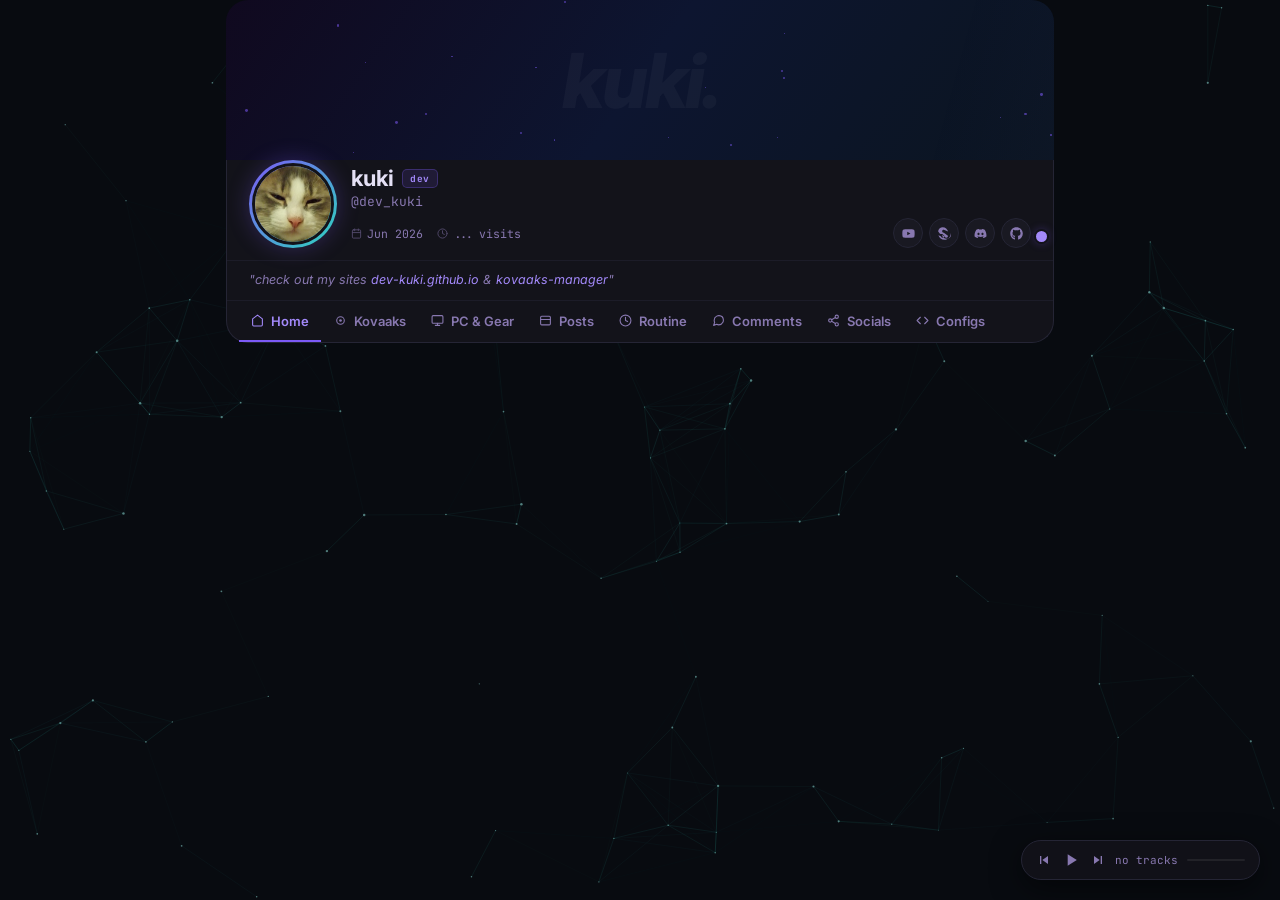
==== index.html @ ab93ce3c "Add initial index.html for kuki's website" ====
<!DOCTYPE html>
<html lang="en">
<head>
  <meta charset="UTF-8">
  <meta name="viewport" content="width=device-width, initial-scale=1.0">
  <title>kuki</title>
  <meta name="description" content="kuki's corner of the internet">
  <link rel="icon" type="image/jpeg" href="cat.jpg">
  <meta property="og:title" content="kuki">
  <meta property="og:description" content="kuki's corner of the internet">
  <meta property="og:image" content="cat.jpg">
  <link rel="preconnect" href="https://fonts.googleapis.com">
  <link rel="preconnect" href="https://fonts.gstatic.com" crossorigin>
  <link href="https://fonts.googleapis.com/css2?family=JetBrains+Mono:wght@400;500;600;700&family=Inter:ital,wght@0,300;0,400;0,500;0,600;0,700;1,400&display=swap" rel="stylesheet">
  <link rel="stylesheet" href="css/style.css">
  <link rel="stylesheet" href="css/tabs.css">
</head>
<body>

<canvas id="bg-canvas" class="bg-canvas"></canvas>

<div class="page">

  <!-- BANNER -->
  <div class="banner-wrap">
    <div class="banner-bg">
      <div class="banner-wordmark">kuki.</div>
      <div class="banner-shimmer"></div>
      <div class="banner-particles"></div>
    </div>
  </div>

  <!-- PROFILE CARD -->
  <div class="profile-card">

    <div class="profile-top">
      <div class="avatar-outer">
        <div class="avatar-ring">
          <img src="cat.jpg" alt="kuki">
        </div>
        <span class="avatar-status-dot" id="avatar-status-dot"></span>
      </div>

      <div class="profile-meta">
        <div class="profile-name-row">
          <span class="profile-name">kuki</span>
          <span class="name-badge">dev</span>
        </div>
        <div class="profile-handle">@dev_kuki</div>

        <div class="profile-bottom-row">
          <div class="profile-stats">
            <span class="pstat">
              <svg viewBox="0 0 24 24" fill="none" stroke="currentColor" stroke-width="2" stroke-linecap="round"><rect x="3" y="4" width="18" height="18" rx="2"/><line x1="16" y1="2" x2="16" y2="6"/><line x1="8" y1="2" x2="8" y2="6"/><line x1="3" y1="10" x2="21" y2="10"/></svg>
              Jun 2026
            </span>
            <span class="pstat">
              <svg viewBox="0 0 24 24" fill="none" stroke="currentColor" stroke-width="2" stroke-linecap="round"><circle cx="12" cy="12" r="10"/><polyline points="12 6 12 12 16 14"/></svg>
              <span class="view-count-el">...</span> visits
            </span>
          </div>

          <div class="profile-actions">
            <a class="action-btn" href="https://www.youtube.com/@Kuki_tech" target="_blank" rel="noopener" title="YouTube">
              <svg viewBox="0 0 576 512" fill="currentColor"><path d="M549.7 124.1c-6.3-23.7-24.8-42.3-48.3-48.6C458.8 64 288 64 288 64S117.2 64 74.6 75.5c-23.5 6.3-42 24.9-48.3 48.6-11.4 42.9-11.4 132.3-11.4 132.3s0 89.4 11.4 132.3c6.3 23.7 24.8 41.5 48.3 47.8C117.2 448 288 448 288 448s170.8 0 213.4-11.5c23.5-6.3 42-24.2 48.3-47.8 11.4-42.9 11.4-132.3 11.4-132.3s0-89.4-11.4-132.3zm-317.5 213.5V175.2l142.7 81.2-142.7 81.2z"/></svg>
            </a>
            <a class="action-btn" href="https://steamcommunity.com/profiles/76561198782715700/" target="_blank" rel="noopener" title="Steam">
              <svg viewBox="0 0 496 512" fill="currentColor"><path d="M496 256c0 137-111.2 248-248.4 248-113.8 0-209.7-75.2-239-180.4l95.2 39.3c6.4 32.1 34.9 56.4 68.9 56.4 38.1 0 69.1-29.8 69.1-67.9 0-3.7-.4-7.4-.9-10.9l-81.3-61.5c-8.1.8-16.3 1.3-24.6 1.3-28.3 0-54.8-8.6-76.9-23.4L0 174.8v-13.4C14.5 73.9 87.8 8 176.9 8 280.4 8 366.3 82.9 391 182.1l-170.3-70.3c-35.4-3.4-65.3 21.6-65.3 57.1 0 31.5 25.7 57.1 57.1 57.1 3.1 0 6.1-.3 9.1-.8l161.7 117.3c.5 3.4.8 6.9.8 10.5 0 37.5-30.3 68-67.8 68-33.5 0-61.5-23.1-67.1-54.7L147 313.4C163.7 399.5 240.1 464 332.6 464 431 464 512 384.8 512 288c0-11.1-1.1-21.9-3.2-32.4L496 256z"/></svg>
            </a>
            <button class="action-btn" onclick="copyDiscord()" title="Discord — kuki071">
              <svg viewBox="0 0 640 512" fill="currentColor"><path d="M524.5 69.8a1.5 1.5 0 0 0-.8-.7A485.1 485.1 0 0 0 404.1 32a1.8 1.8 0 0 0-1.9.9 337.5 337.5 0 0 0-14.9 30.6 447.8 447.8 0 0 0-134.4 0 309.5 309.5 0 0 0-15.1-30.6 1.9 1.9 0 0 0-1.9-.9A483.7 483.7 0 0 0 116.1 69.1a1.7 1.7 0 0 0-.8.7C39.1 183.7 18.2 294.7 28.4 404.4a2 2 0 0 0 .8 1.4A487.7 487.7 0 0 0 176 479.9a1.9 1.9 0 0 0 2.1-.7A348.2 348.2 0 0 0 208.1 430.4a1.9 1.9 0 0 0-1-2.6 321.2 321.2 0 0 1-45.9-21.9 1.9 1.9 0 0 1-.2-3.1c3.1-2.3 6.2-4.7 9.1-7.1a1.8 1.8 0 0 1 1.9-.3c96.2 43.9 200.4 43.9 295.5 0a1.8 1.8 0 0 1 1.9.2c2.9 2.4 6 4.9 9.1 7.2a1.9 1.9 0 0 1-.2 3.1 301.4 301.4 0 0 1-45.9 21.8 1.9 1.9 0 0 0-1 2.6 391.1 391.1 0 0 0 30 48.8 1.9 1.9 0 0 0 2.1.7A486 486 0 0 0 610.7 405.7a1.9 1.9 0 0 0 .8-1.4C623.7 277.6 590.9 167.5 524.5 69.8zM222.5 337.6c-29 0-52.8-26.6-52.8-59.2s23.4-59.2 52.8-59.2c29.7 0 53.3 26.8 52.8 59.2.1 32.6-23.3 59.2-52.8 59.2zm195.4 0c-29 0-52.8-26.6-52.8-59.2s23.4-59.2 52.8-59.2c29.7 0 53.3 26.8 52.8 59.2 0 32.6-23.2 59.2-52.8 59.2z"/></svg>
            </button>
            <a class="action-btn" href="https://github.com/dev-kuki" target="_blank" rel="noopener" title="GitHub">
              <svg viewBox="0 0 496 512" fill="currentColor"><path d="M165.9 397.4c0 2-2.3 3.6-5.2 3.6-3.3.3-5.6-1.3-5.6-3.6 0-2 2.3-3.6 5.2-3.6 3-.3 5.6 1.3 5.6 3.6zm-31.1-4.5c-.7 2 1.3 4.3 4.3 4.9 2.6 1 5.6 0 6.2-2s-1.3-4.3-4.3-5.2c-2.6-.7-5.5.3-6.2 2.3zm44.2-1.7c-2.9.7-4.9 2.6-4.6 4.9.3 2 2.9 3.3 5.9 2.6 2.9-.7 4.9-2.6 4.6-4.6-.3-1.9-3-3.2-5.9-2.9zM244.8 8C106.1 8 0 113.3 0 252c0 110.9 69.8 205.8 169.5 239.2 12.8 2.3 17.3-5.6 17.3-12.1 0-6.2-.3-40.4-.3-61.4 0 0-70 15-84.7-29.8 0 0-11.4-29.1-27.8-36.6 0 0-22.9-15.7 1.6-15.4 0 0 24.9 2 38.6 25.8 21.9 38.6 58.6 27.5 72.9 20.9 2.3-16 8.8-27.1 16-33.7-55.9-6.2-112.3-14.3-112.3-110.5 0-27.5 7.6-41.3 23.6-58.9-2.6-6.5-11.1-33.3 2.6-67.9 20.9-6.5 69 27 69 27 20-5.6 41.5-8.5 62.8-8.5s42.8 2.9 62.8 8.5c0 0 48.1-33.6 69-27 13.7 34.7 5.2 61.4 2.6 67.9 16 17.7 25.8 31.5 25.8 58.9 0 96.5-58.9 104.2-114.8 110.5 9.2 7.9 17 22.9 17 46.4 0 33.7-.3 75.4-.3 83.6 0 6.5 4.6 14.4 17.3 12.1C428.2 457.8 496 362.9 496 252 496 113.3 383.5 8 244.8 8z"/></svg>
            </a>
          </div>
        </div>
      </div>
    </div>

    <div class="profile-bio">
      "check out my sites
      <a href="https://dev-kuki.github.io/" target="_blank">dev-kuki.github.io</a> &amp;
      <a href="https://dev-kuki.github.io/kovaaks-manager/" target="_blank">kovaaks-manager</a>"
    </div>

    <!-- TAB BAR -->
    <nav class="tab-bar" aria-label="sections">
      <button class="tab-btn active" data-tab="home" onclick="switchTab('home')">
        <svg viewBox="0 0 24 24" fill="none" stroke="currentColor" stroke-width="2" stroke-linecap="round" stroke-linejoin="round"><path d="M3 9l9-7 9 7v11a2 2 0 0 1-2 2H5a2 2 0 0 1-2-2z"/></svg>
        Home
      </button>
      <button class="tab-btn" data-tab="kovaaks" onclick="switchTab('kovaaks')">
        <svg viewBox="0 0 24 24" fill="none" stroke="currentColor" stroke-width="2" stroke-linecap="round"><circle cx="12" cy="12" r="7"/><circle cx="12" cy="12" r="2.5" fill="currentColor" stroke="none"/></svg>
        Kovaaks
      </button>
      <button class="tab-btn" data-tab="pc" onclick="switchTab('pc')">
        <svg viewBox="0 0 24 24" fill="none" stroke="currentColor" stroke-width="2" stroke-linecap="round" stroke-linejoin="round"><rect x="2" y="3" width="20" height="14" rx="2"/><line x1="8" y1="21" x2="16" y2="21"/><line x1="12" y1="17" x2="12" y2="21"/></svg>
        PC & Gear
      </button>
      <button class="tab-btn" data-tab="posts" onclick="switchTab('posts')">
        <svg viewBox="0 0 24 24" fill="none" stroke="currentColor" stroke-width="2" stroke-linecap="round" stroke-linejoin="round"><rect x="3" y="4" width="18" height="16" rx="2"/><line x1="3" y1="10" x2="21" y2="10"/></svg>
        Posts
      </button>
      <button class="tab-btn" data-tab="routine" onclick="switchTab('routine')">
        <svg viewBox="0 0 24 24" fill="none" stroke="currentColor" stroke-width="2" stroke-linecap="round" stroke-linejoin="round"><circle cx="12" cy="12" r="10"/><polyline points="12 6 12 12 16 14"/></svg>
        Routine
      </button>
      <button class="tab-btn" data-tab="comments" onclick="switchTab('comments')">
        <svg viewBox="0 0 24 24" fill="none" stroke="currentColor" stroke-width="2" stroke-linecap="round" stroke-linejoin="round"><path d="M21 11.5a8.38 8.38 0 0 1-.9 3.8 8.5 8.5 0 0 1-7.6 4.7 8.38 8.38 0 0 1-3.8-.9L3 21l1.9-5.7a8.38 8.38 0 0 1-.9-3.8 8.5 8.5 0 0 1 4.7-7.6 8.38 8.38 0 0 1 3.8-.9h.5a8.48 8.48 0 0 1 8 8v.5z"/></svg>
        Comments
      </button>
      <button class="tab-btn" data-tab="socials" onclick="switchTab('socials')">
        <svg viewBox="0 0 24 24" fill="none" stroke="currentColor" stroke-width="2" stroke-linecap="round" stroke-linejoin="round"><circle cx="18" cy="5" r="3"/><circle cx="6" cy="12" r="3"/><circle cx="18" cy="19" r="3"/><line x1="8.6" y1="13.5" x2="15.4" y2="17.5"/><line x1="15.4" y1="6.5" x2="8.6" y2="10.5"/></svg>
        Socials
      </button>
      <button class="tab-btn" data-tab="configs" onclick="switchTab('configs')">
        <svg viewBox="0 0 24 24" fill="none" stroke="currentColor" stroke-width="2" stroke-linecap="round" stroke-linejoin="round"><polyline points="16 18 22 12 16 6"/><polyline points="8 6 2 12 8 18"/></svg>
        Configs
      </button>
    </nav>

  </div>

  <!-- DYNAMIC CONTENT — filled by switchTab() from TABS object in tabs.js -->
  <div id="content-area" style="opacity:0;transition:opacity .28s,transform .28s"></div>

</div>

<!-- VOD OVERLAY -->
<div class="vod-overlay" id="vod-player-overlay">
  <div class="vod-box">
    <div class="vod-frame" id="vod-player-frame"></div>
    <div style="margin-top:12px;text-align:center">
      <button class="btn btn-ghost" onclick="closeVodPlayer()">close</button>
    </div>
  </div>
</div>

<!-- DELETE MODAL -->
<div class="modal-overlay" id="delete-modal">
  <div class="modal">
    <h3>delete</h3>
    <p id="delete-modal-text">enter your pin to confirm</p>
    <input type="password" id="pin-input" placeholder="••••••" maxlength="12"
      oninput="document.getElementById('pin-error').textContent=''">
    <div class="modal-error" id="pin-error"></div>
    <div class="modal-actions">
      <button class="btn btn-ghost"  onclick="closeModal()">cancel</button>
      <button class="btn btn-danger" onclick="confirmDelete()">delete</button>
    </div>
  </div>
</div>

<div class="toast" id="toast"></div>

<!-- floating music player -->
<div class="music-bar">
  <button class="mc" onclick="prevTrack()" title="prev">
    <svg viewBox="0 0 24 24" fill="currentColor"><path d="M6 6h2v12H6zm3.5 6 8.5 6V6z"/></svg>
  </button>
  <button class="mc play" id="music-play-btn" onclick="toggleMusic()" title="play/pause">
    <svg id="music-play-icon" viewBox="0 0 24 24" fill="currentColor"><path d="M8 5v14l11-7z"/></svg>
  </button>
  <button class="mc" onclick="nextTrack()" title="next">
    <svg viewBox="0 0 24 24" fill="currentColor"><path d="M16 6h2v12h-2zM6 6l8.5 6L6 18z"/></svg>
  </button>
  <div class="music-name" id="music-track-name">no tracks</div>
  <div class="music-prog" id="music-progress-bar" onclick="seekMusic(event)">
    <div class="music-prog-fill" id="music-progress-fill"></div>
  </div>
</div>

<!--
  SCRIPT LOAD ORDER MATTERS:
  1. bg.js      — canvas animation
  2. supabase.js — db functions (defines syncViewCount, initCounter, etc.)
  3. music.js   — player
  4. routine.js — timer functions
  5. tabs.js    — TABS object (must be before app.js)
  6. app.js     — switchTab() uses TABS, runs init last
-->
<script src="js/bg.js"></script>
<script src="js/supabase.js"></script>
<script src="js/music.js"></script>
<script src="js/routine.js"></script>
<script src="js/tabs.js"></script>
<script src="js/app.js"></script>

</body>
</html>
---- css/style.css ----
@import url('https://fonts.googleapis.com/css2?family=JetBrains+Mono:wght@400;500;600;700&family=Inter:ital,wght@0,300;0,400;0,500;0,600;0,700;1,400&display=swap');

/* ─── TOKENS ─── */
:root {
  --bg:           #0b0b0f;
  --bg2:          #0f0f14;
  --panel:        #13131a;
  --panel-soft:   #191922;
  --panel-hover:  #1e1e2a;
  --border:       #252535;
  --border-soft:  #1c1c28;

  --ink:          #e4e0f5;
  --ink-soft:     #8878b0;
  --ink-dim:      #42405a;

  --accent:       #7c5af6;
  --accent-dim:   rgba(124,90,246,.13);
  --accent-glow:  rgba(124,90,246,.28);
  --accent-hi:    #a389fa;

  --teal:         #2dd4bf;
  --red:          #f87171;
  --green:        #4ade80;
  --gold:         #fbbf24;

  --font-sans: 'Inter', sans-serif;
  --font-mono: 'JetBrains Mono', monospace;

  --r-sm:  8px;
  --r-md: 12px;
  --r-lg: 18px;
  --r-xl: 22px;
}

/* ─── RESET ─── */
*, *::before, *::after { margin:0; padding:0; box-sizing:border-box; }
html { scroll-behavior:smooth; }
body {
  font-family: var(--font-sans);
  background:
    radial-gradient(ellipse 70% 45% at 15% 0%, rgba(100,60,220,.13) 0%, transparent 55%),
    radial-gradient(ellipse 55% 35% at 85% 100%, rgba(120,70,240,.09) 0%, transparent 55%),
    var(--bg);
  color: var(--ink);
  min-height: 100vh;
  overflow-x: hidden;
}

/* ─── CANVAS (only bg effect, no extra gradients) ─── */
.bg-canvas {
  position: fixed; inset: 0;
  width: 100%; height: 100%;
  z-index: 0; pointer-events: none;
}

/* ─── PAGE ─── */
.page {
  position: relative; z-index: 1;
  max-width: 860px;
  margin: 0 auto;
  padding: 0 16px 80px;
}

/* ─── BANNER ─── */
.banner-wrap {
  border-radius: var(--r-xl) var(--r-xl) 0 0;
  overflow: hidden;
  position: relative;
}
.banner-bg {
  width: 100%; height: 160px;
  background: linear-gradient(125deg, #10091f 0%, #0d1530 50%, #0b1520 100%);
  position: relative; overflow: hidden;
}
.banner-wordmark {
  position: absolute; inset: 0;
  display: flex; align-items: center; justify-content: center;
  font-size: 76px; font-weight: 800; font-style: italic;
  letter-spacing: -.04em;
  color: rgba(255,255,255,.035);
  user-select: none; pointer-events: none;
}
.banner-shimmer {
  position: absolute; inset: 0;
  background: linear-gradient(105deg,
    transparent 35%, rgba(124,90,246,.06) 50%, transparent 65%);
  background-size: 250% 100%;
  animation: shimmer 5s ease-in-out infinite;
}
@keyframes shimmer {
  0%   { background-position: 250% 0; }
  100% { background-position: -250% 0; }
}
.banner-particles { position: absolute; inset: 0; overflow: hidden; }
.banner-particles span {
  position: absolute; border-radius: 50%;
  background: rgba(124,90,246,.55);
  animation: floatUp linear infinite;
}
@keyframes floatUp {
  0%   { transform: translateY(180px) scale(0); opacity: 0; }
  10%  { opacity: 1; }
  90%  { opacity: .3; }
  100% { transform: translateY(-20px) scale(1.4); opacity: 0; }
}

/* ─── PROFILE CARD ─── */
.profile-card {
  background: var(--panel);
  border: 1px solid var(--border);
  border-top: none;
  border-radius: 0 0 var(--r-xl) var(--r-xl);
  margin-bottom: 14px;
}

.profile-top {
  display: flex; align-items: flex-end; gap: 14px;
  padding: 0 22px 0;
  margin-top: -40px;
  position: relative;
}

/* avatar */
.avatar-ring {
  width: 88px; height: 88px; border-radius: 50%;
  padding: 3px;
  background: linear-gradient(135deg, var(--accent), var(--teal));
  box-shadow: 0 0 22px var(--accent-glow);
  animation: ringPulse 3s ease-in-out infinite;
  flex-shrink: 0;
}
.avatar-ring img {
  width: 100%; height: 100%;
  border-radius: 50%; object-fit: cover;
  border: 3px solid var(--panel);
  display: block;
}
@keyframes ringPulse {
  0%,100% { box-shadow: 0 0 22px var(--accent-glow); }
  50%      { box-shadow: 0 0 36px rgba(124,90,246,.5), 0 0 60px rgba(124,90,246,.15); }
}
.avatar-status-dot {
  position: absolute; bottom: 4px; right: 4px;
  width: 15px; height: 15px; border-radius: 50%;
  border: 2.5px solid var(--panel);
  background: var(--ink-dim);
}
.avatar-status-dot.gaming { background: var(--accent-hi); box-shadow: 0 0 8px var(--accent-glow); }
.avatar-status-dot.online  { background: var(--green);    box-shadow: 0 0 8px rgba(74,222,128,.4); }
.avatar-status-dot.away    { background: var(--gold); }

/* meta */
.profile-meta { flex: 1; padding-top: 46px; min-width: 0; }

.profile-name-row {
  display: flex; align-items: center; gap: 8px; margin-bottom: 3px;
}
.profile-name {
  font-size: 22px; font-weight: 700; color: var(--ink); line-height: 1.1;
}
.name-badge {
  font-size: 9.5px; font-weight: 700; font-family: var(--font-mono);
  color: var(--accent-hi); background: var(--accent-dim);
  border: 1px solid rgba(124,90,246,.3);
  padding: 2px 7px; border-radius: 5px; letter-spacing: .07em;
}
.profile-handle {
  font-size: 13px; color: var(--ink-soft);
  font-family: var(--font-mono); margin-bottom: 8px;
}

/* stats + action icons on the same row */
.profile-bottom-row {
  display: flex; align-items: center; gap: 12px; flex-wrap: wrap;
}
.profile-stats { display: flex; gap: 14px; flex-wrap: wrap; flex: 1; }
.pstat {
  font-size: 11.5px; color: var(--ink-soft);
  font-family: var(--font-mono);
  display: flex; align-items: center; gap: 5px;
}
.pstat svg { width: 11px; height: 11px; opacity: .55; }

/* action icons */
.profile-actions { display: flex; align-items: center; gap: 6px; flex-shrink: 0; }
.action-btn {
  width: 30px; height: 30px; border-radius: 50%;
  background: var(--panel-soft); border: 1px solid var(--border);
  display: flex; align-items: center; justify-content: center;
  cursor: pointer; color: var(--ink-soft); text-decoration: none;
  transition: border-color .15s, color .15s, transform .15s;
}
.action-btn svg { width: 13px; height: 13px; }
.action-btn:hover { border-color: var(--accent); color: var(--ink); transform: scale(1.08); }
.view-dot {
  width: 5px; height: 5px; border-radius: 50%;
  background: var(--accent-hi);
  animation: pulse 2s ease-in-out infinite;
}
@keyframes pulse { 0%,100%{ opacity:.3 } 50%{ opacity:1 } }

/* bio */
.profile-bio {
  font-size: 12.5px; color: var(--ink-soft); font-style: italic;
  padding: 10px 22px;
  border-top: 1px solid var(--border-soft);
  border-bottom: 1px solid var(--border-soft);
  margin-top: 12px; line-height: 1.5;
}
.profile-bio a { color: var(--accent-hi); text-decoration: none; }
.profile-bio a:hover { text-decoration: underline; }

/* ─── TAB BAR ─── */
.tab-bar {
  display: flex; gap: 1px; padding: 0 12px;
  overflow-x: auto; scrollbar-width: none;
}
.tab-bar::-webkit-scrollbar { display: none; }
.tab-btn {
  display: flex; align-items: center; gap: 7px;
  background: none; border: none;
  border-bottom: 2px solid transparent;
  padding: 12px 12px 11px;
  font-family: var(--font-sans); font-size: 13px; font-weight: 600;
  color: var(--ink-soft); cursor: pointer; white-space: nowrap;
  transition: color .15s, border-color .15s;
}
.tab-btn svg { width: 13px; height: 13px; flex-shrink: 0; transition: transform .2s; }
.tab-btn:hover { color: var(--ink); }
.tab-btn:hover svg { transform: scale(1.15); }
.tab-btn.active { color: var(--accent-hi); border-bottom-color: var(--accent); }

/* ─── CONTENT ─── */
.content-area { position: relative; }
.tab-panel { display: none; animation: panelIn .3s cubic-bezier(.22,1,.36,1); }
.tab-panel.active { display: block; }
@keyframes panelIn {
  from { opacity:0; transform: translateY(10px) scale(.99); }
  to   { opacity:1; transform: translateY(0) scale(1); }
}

/* ─── CARD ─── */
.card {
  background: var(--panel); border: 1px solid var(--border);
  border-radius: var(--r-md);
  transition: border-color .2s, box-shadow .2s;
}
.card:hover { border-color: rgba(124,90,246,.28); box-shadow: 0 4px 20px rgba(0,0,0,.3); }

/* ─── SECTION TITLE ─── */
.section-title {
  font-family: var(--font-mono); font-size: 9.5px; font-weight: 700;
  letter-spacing: .14em; text-transform: uppercase; color: var(--ink-dim);
  margin-bottom: 10px; display: flex; align-items: center; gap: 10px;
}
.section-title::after { content:''; flex:1; height:1px; background: var(--border-soft); }

/* ─── FORMS ─── */
input[type="text"],
input[type="password"],
input[type="date"],
textarea {
  width: 100%; background: var(--panel-soft);
  border: 1px solid var(--border); border-radius: var(--r-sm);
  color: var(--ink); font-family: var(--font-sans); font-size: 13px;
  padding: 10px 13px; outline: none;
  transition: border-color .15s, box-shadow .15s;
}
input:focus, textarea:focus {
  border-color: var(--accent);
  box-shadow: 0 0 0 3px rgba(124,90,246,.1);
}
input::placeholder, textarea::placeholder { color: var(--ink-dim); }

/* ─── BUTTONS ─── */
.btn {
  display: inline-flex; align-items: center; gap: 7px;
  padding: 9px 18px; border-radius: var(--r-sm);
  font-family: var(--font-sans); font-weight: 600; font-size: 13px;
  cursor: pointer; transition: all .15s; border: none;
}
.btn-primary { background: var(--accent); color: #fff; }
.btn-primary:hover { background: #6a46e0; box-shadow: 0 4px 14px var(--accent-glow); transform: translateY(-1px); }
.btn-outline { background: transparent; border: 1px solid var(--accent); color: var(--accent-hi); }
.btn-outline:hover { background: var(--accent-dim); }
.btn-ghost { background: var(--panel-soft); border: 1px solid var(--border); color: var(--ink-soft); }
.btn-ghost:hover { border-color: rgba(124,90,246,.35); color: var(--ink); }
.btn-danger { background: transparent; border: 1px solid rgba(248,113,113,.3); color: var(--red); }
.btn-danger:hover { background: rgba(248,113,113,.08); }

/* ─── PIN GATE ─── */
.pin-gate { display:flex; gap:8px; align-items:center; margin-bottom:8px; }
.pin-gate input { flex:1; letter-spacing:3px; }
.pin-msg { font-size:11px; color:var(--red); min-height:14px; margin-bottom:10px; font-family:var(--font-mono); }
.unlocked-badge {
  display:none; align-items:center; gap:6px;
  font-size:10.5px; font-weight:700; font-family:var(--font-mono);
  color:var(--green); background:rgba(74,222,128,.07);
  border:1px solid rgba(74,222,128,.2); padding:5px 12px;
  border-radius:20px; margin-bottom:12px;
}

/* ─── MODAL ─── */
.modal-overlay {
  position:fixed; inset:0; background:rgba(0,0,0,.72);
  backdrop-filter:blur(8px); display:none;
  align-items:center; justify-content:center; z-index:200; padding:16px;
}
.modal-overlay.open { display:flex; }
.modal {
  background:var(--panel); border:1px solid var(--border);
  border-radius:var(--r-lg); padding:28px 24px;
  width:100%; max-width:300px; text-align:center;
  animation: modalIn .25s cubic-bezier(.22,1,.36,1);
}
@keyframes modalIn {
  from { opacity:0; transform: scale(.94) translateY(8px); }
  to   { opacity:1; transform: scale(1) translateY(0); }
}
.modal h3 { font-family:var(--font-mono); font-size:15px; margin-bottom:5px; }
.modal p  { font-size:13px; color:var(--ink-soft); margin-bottom:14px; }
.modal input { text-align:center; letter-spacing:4px; font-size:16px; }
.modal-error { min-height:16px; font-size:11px; color:var(--red); margin:7px 0 3px; font-family:var(--font-mono); }
.modal-actions { display:flex; gap:8px; margin-top:14px; }
.modal-actions .btn { flex:1; justify-content:center; }

/* ─── TOAST ─── */
.toast {
  position:fixed; bottom:24px; left:50%;
  transform: translateX(-50%) translateY(16px);
  background:var(--panel-soft); border:1px solid var(--accent);
  border-radius:var(--r-sm); padding:10px 20px;
  font-size:12.5px; font-family:var(--font-mono); color:var(--ink);
  opacity:0; transition:opacity .2s, transform .2s;
  pointer-events:none; z-index:300;
  box-shadow:0 4px 20px rgba(0,0,0,.4);
}
.toast.show { opacity:1; transform:translateX(-50%) translateY(0); }

/* ─── DELETE BTN ─── */
.delete-btn {
  background:none; border:none; cursor:pointer;
  color:var(--ink-dim); font-size:12px; padding:2px 4px;
  transition:color .15s;
}
.delete-btn:hover { color:var(--red); }

/* ─── FORM 2-COL ─── */
.form-row-2 { display:grid; grid-template-columns:1fr 1fr; gap:8px; }

/* ─── MUSIC PLAYER ─── */
.music-bar {
  position:fixed; bottom:20px; right:20px;
  display:flex; align-items:center; gap:9px;
  background:rgba(19,19,26,.92); backdrop-filter:blur(18px);
  border:1px solid var(--border); border-radius:50px;
  padding:9px 14px; z-index:100;
  box-shadow:0 8px 30px rgba(0,0,0,.5);
  transition:border-color .2s;
}
.music-bar:hover { border-color:rgba(124,90,246,.35); }
.mc { background:none; border:none; cursor:pointer; color:var(--ink-soft); display:flex; align-items:center; padding:0; transition:color .12s, transform .12s; }
.mc:hover { color:var(--accent-hi); transform:scale(1.12); }
.mc svg { width:16px; height:16px; }
.mc.play svg { width:20px; height:20px; }
.music-name { font-size:11px; font-family:var(--font-mono); color:var(--ink-soft); max-width:110px; white-space:nowrap; overflow:hidden; text-overflow:ellipsis; }
.music-prog { width:58px; height:2px; background:rgba(255,255,255,.07); border-radius:2px; cursor:pointer; }
.music-prog-fill { height:100%; border-radius:2px; background:var(--accent); width:0%; transition:width .1s linear; }

/* ─── SPIN ─── */
@keyframes spin { to { transform: rotate(360deg); } }

/* ─── RESPONSIVE ─── */
@media (max-width:680px) {
  .banner-bg { height:110px; }
  .banner-wordmark { font-size:48px; }
  .profile-top { padding:0 14px; gap:10px; }
  .avatar-ring { width:70px; height:70px; }
  .profile-meta { padding-top:36px; }
  .profile-name { font-size:18px; }
  .tab-btn { padding:10px 9px 9px; font-size:12px; }
}
---- css/tabs.css ----
/* ─── HOME ─── */
.home-about { padding:16px 18px; font-size:13.5px; line-height:1.75; color:var(--ink-soft); margin-bottom:0; }

/* ─── KOVAAKS ─── */
.live-badge {
  display:none; align-items:center; gap:6px;
  font-size:10px; font-weight:700; font-family:var(--font-mono);
  color:var(--green); background:rgba(74,222,128,.07);
  border:1px solid rgba(74,222,128,.2); padding:4px 10px;
  border-radius:20px; margin-bottom:12px;
}
.live-dot { width:5px; height:5px; border-radius:50%; background:var(--green); animation:pulse 1.5s ease-in-out infinite; }

.hs-grid { display:grid; grid-template-columns:repeat(3,1fr); gap:9px; margin-bottom:22px; }
.hs-card { padding:14px 15px; }
.hs-card { animation:cardIn .4s cubic-bezier(.22,1,.36,1) both; }
.hs-card:nth-child(1){animation-delay:.04s} .hs-card:nth-child(2){animation-delay:.09s}
.hs-card:nth-child(3){animation-delay:.14s} .hs-card:nth-child(4){animation-delay:.19s}
.hs-card:nth-child(5){animation-delay:.24s} .hs-card:nth-child(6){animation-delay:.29s}
@keyframes cardIn { from{opacity:0;transform:translateY(12px)} to{opacity:1;transform:translateY(0)} }
.hs-date  { font-size:9.5px; font-family:var(--font-mono); color:var(--ink-dim); margin-bottom:5px; text-transform:uppercase; letter-spacing:.05em; }
.hs-name  { font-size:12.5px; font-weight:600; color:var(--ink); line-height:1.4; margin-bottom:6px; }
.hs-score { font-size:15px; color:var(--accent-hi); font-weight:700; font-family:var(--font-mono); }
.hs-acc   { font-size:10.5px; color:var(--ink-soft); margin-top:2px; font-family:var(--font-mono); }
.hs-empty { grid-column:1/-1; text-align:center; padding:28px 0; color:var(--ink-dim); font-size:13px; display:flex; flex-direction:column; align-items:center; gap:10px; font-family:var(--font-mono); }
.hs-empty svg { width:26px; height:26px; opacity:.4; }
.hs-empty a   { color:var(--accent-hi); text-decoration:none; }

.score-form { display:none; flex-direction:column; gap:8px; margin-bottom:16px; }
.score-form.unlocked { display:flex; }

/* vods */
.vod-grid  { display:grid; grid-template-columns:repeat(3,1fr); gap:10px; }
.vod-card  { border-radius:var(--r-md); overflow:hidden; background:var(--panel); border:1px solid var(--border); cursor:pointer; transition:border-color .2s, transform .2s, box-shadow .2s; }
.vod-card:hover { border-color:rgba(124,90,246,.38); transform:translateY(-2px); box-shadow:0 8px 24px rgba(0,0,0,.3); }
.vod-thumb { position:relative; width:100%; padding-top:56.25%; background:#000; overflow:hidden; }
.vod-thumb img { position:absolute; inset:0; width:100%; height:100%; object-fit:cover; transition:transform .3s; }
.vod-card:hover .vod-thumb img { transform:scale(1.05); }
.vod-play  { position:absolute; inset:0; display:flex; align-items:center; justify-content:center; background:rgba(0,0,0,.28); opacity:0; transition:opacity .2s; }
.vod-card:hover .vod-play { opacity:1; }
.vod-play svg { width:30px; height:30px; color:#fff; filter:drop-shadow(0 2px 8px rgba(0,0,0,.5)); }
.vod-date  { position:absolute; top:6px; right:6px; background:rgba(0,0,0,.75); font-family:var(--font-mono); font-size:9px; color:#fff; padding:3px 6px; border-radius:5px; }
.vod-title { font-size:12px; font-weight:600; color:var(--ink); padding:9px 11px; line-height:1.4; }
.vod-empty { grid-column:1/-1; text-align:center; padding:20px 0; color:var(--ink-dim); font-size:13px; font-family:var(--font-mono); }

.vod-overlay { position:fixed; inset:0; background:rgba(0,0,0,.9); backdrop-filter:blur(8px); display:none; align-items:center; justify-content:center; z-index:150; padding:20px; }
.vod-overlay.open { display:flex; }
.vod-box  { width:100%; max-width:760px; }
.vod-frame { position:relative; width:100%; padding-top:56.25%; border-radius:var(--r-md); overflow:hidden; }
.vod-frame iframe { position:absolute; inset:0; width:100%; height:100%; border:none; }

/* ─── POSTS ─── */
.post-form { display:none; flex-direction:column; gap:8px; margin-bottom:20px; }
.post-form.unlocked { display:flex; }
.post-form textarea { resize:none; height:70px; }

.tag-filter { display:flex; gap:6px; margin-bottom:12px; flex-wrap:wrap; }
.tag-btn {
  background:var(--panel-soft); border:1px solid var(--border);
  color:var(--ink-soft); font-size:11px; font-weight:600;
  font-family:var(--font-mono); padding:5px 13px;
  border-radius:20px; cursor:pointer; transition:all .15s;
}
.tag-btn:hover { color:var(--ink); }
.tag-btn.active { background:var(--accent-dim); border-color:var(--accent); color:var(--accent-hi); }

.posts-list { display:flex; flex-direction:column; gap:10px; }
.post-card  { padding:16px 18px; animation:cardIn .35s cubic-bezier(.22,1,.36,1) both; }
.post-hd    { display:flex; align-items:flex-start; justify-content:space-between; margin-bottom:7px; gap:8px; }
.post-title { font-weight:600; font-size:14px; color:var(--ink); }
.post-time  { font-size:10.5px; color:var(--ink-dim); font-family:var(--font-mono); white-space:nowrap; flex-shrink:0; }
.post-body  { font-size:13px; color:var(--ink-soft); line-height:1.65; margin-bottom:10px; }
.post-video { position:relative; width:100%; padding-top:56.25%; border-radius:var(--r-sm); overflow:hidden; background:#000; margin-top:10px; }
.post-video iframe { position:absolute; inset:0; width:100%; height:100%; border:none; }
.post-tag   { display:inline-block; font-size:9px; font-weight:700; text-transform:uppercase; letter-spacing:.07em; font-family:var(--font-mono); color:var(--accent-hi); background:var(--accent-dim); border:1px solid rgba(124,90,246,.25); padding:2px 7px; border-radius:4px; margin-left:7px; vertical-align:middle; }
.post-foot  { display:flex; justify-content:space-between; align-items:center; margin-top:10px; }
.like-btn   { display:inline-flex; align-items:center; gap:5px; background:none; border:1px solid var(--border); color:var(--ink-soft); font-size:11px; font-weight:600; font-family:var(--font-mono); padding:4px 10px; border-radius:7px; cursor:pointer; transition:all .15s; }
.like-btn svg { width:12px; height:12px; }
.like-btn:hover { border-color:var(--accent); color:var(--accent-hi); }
.like-btn.liked { border-color:var(--accent); color:var(--accent-hi); background:var(--accent-dim); }
.no-posts,.no-comments { font-size:13px; color:var(--ink-dim); text-align:center; padding:20px 0; font-family:var(--font-mono); }

/* ─── ROUTINE ─── */
.routine-hd { display:flex; align-items:center; justify-content:space-between; padding:14px 16px; margin-bottom:10px; }
.routine-total-num   { display:block; font-family:var(--font-mono); font-size:20px; font-weight:700; color:var(--ink); }
.routine-total-label { font-size:10.5px; color:var(--ink-soft); font-family:var(--font-mono); }
.routine-last { font-size:10.5px; color:var(--ink-dim); font-family:var(--font-mono); margin-bottom:10px; padding:0 2px; }

.play-btn { display:flex; align-items:center; gap:7px; background:var(--accent-dim); border:1px solid var(--accent); color:var(--accent-hi); font-family:var(--font-mono); font-weight:700; font-size:12px; padding:9px 18px; border-radius:var(--r-sm); cursor:pointer; transition:all .15s; }
.play-btn svg { width:13px; height:13px; }
.play-btn:hover,.play-btn.playing { background:var(--accent); color:#fff; box-shadow:0 4px 14px var(--accent-glow); }

.routine-list { display:flex; flex-direction:column; gap:6px; margin-bottom:12px; }
.routine-item { position:relative; overflow:hidden; display:flex; align-items:center; gap:12px; padding:12px 14px; border-radius:var(--r-sm); background:var(--panel); border:1px solid var(--border); transition:border-color .25s; }
.routine-item.done   { border-color:rgba(124,90,246,.28); }
.routine-item.active { border-color:var(--accent); box-shadow:0 0 12px rgba(124,90,246,.12); }
.routine-bar { position:absolute; left:0; top:0; bottom:0; width:0%; background:linear-gradient(90deg,rgba(124,90,246,.13),rgba(124,90,246,.04)); transition:width 1s linear; z-index:0; }
.ri-info  { position:relative; z-index:1; flex:1; }
.ri-name  { font-size:13.5px; font-weight:600; color:var(--ink); }
.ri-dur   { font-size:11px; color:var(--ink-soft); margin-top:1px; font-family:var(--font-mono); }
.ri-check { position:relative; z-index:1; font-size:14px; color:var(--ink-dim); transition:color .2s; }
.routine-item.done .ri-check   { color:var(--accent-hi); }
.routine-item.active .ri-check { color:var(--accent); }

.routine-clock { text-align:center; background:var(--panel); border:1px solid var(--border); border-radius:var(--r-md); padding:24px 16px; }
.rc-label { font-size:11px; font-family:var(--font-mono); color:var(--ink-soft); margin-bottom:6px; letter-spacing:.07em; text-transform:uppercase; }
.rc-time  { font-family:var(--font-mono); font-weight:700; font-size:38px; color:var(--accent-hi); margin-bottom:4px; font-variant-numeric:tabular-nums; }
.rc-sub   { font-size:11px; color:var(--ink-soft); font-family:var(--font-mono); }

/* ─── COMMENTS ─── */
.comment-form { display:flex; flex-direction:column; gap:8px; margin-bottom:14px; }
.comment-form textarea { resize:none; height:66px; }
.comments-list { display:flex; flex-direction:column; gap:8px; }
.comment-card  { padding:12px 14px; animation:cardIn .35s cubic-bezier(.22,1,.36,1) both; }
.comment-hd  { display:flex; align-items:center; justify-content:space-between; margin-bottom:5px; }
.comment-name{ font-weight:600; font-size:12.5px; color:var(--accent-hi); font-family:var(--font-mono); }
.comment-time{ font-size:10px; color:var(--ink-dim); font-family:var(--font-mono); }
.comment-body{ font-size:13px; color:var(--ink-soft); line-height:1.6; }

/* ─── PC & GEAR ─── */
.pc-block { margin-bottom:22px; }
.spec-rows { border-radius:var(--r-md); overflow:hidden; background:var(--panel); border:1px solid var(--border); }
.spec-row  { display:flex; align-items:center; justify-content:space-between; padding:13px 16px; border-bottom:1px solid var(--border-soft); text-decoration:none; cursor:pointer; transition:background .15s; }
.spec-row:hover { background:var(--panel-hover); }
.spec-row:last-child { border-bottom:none; }
.spec-label { font-size:10.5px; color:var(--ink-soft); text-transform:uppercase; letter-spacing:.06em; font-family:var(--font-mono); }
.spec-val   { font-size:13.5px; font-weight:600; color:var(--ink); text-align:right; display:flex; align-items:center; gap:6px; font-family:var(--font-mono); }
.spec-val svg { width:11px; height:11px; color:var(--ink-dim); }

.gear-grid { display:grid; grid-template-columns:1fr 1fr; gap:9px; margin-bottom:20px; }
.gear-card { display:flex; align-items:flex-start; gap:11px; padding:13px 14px; }
.gear-card.full { grid-column:1/-1; }
.g-icon  { width:24px; height:24px; flex-shrink:0; color:var(--ink-dim); display:flex; align-items:center; justify-content:center; }
.g-icon svg { width:16px; height:16px; }
.g-label { font-size:10px; color:var(--ink-soft); margin-bottom:3px; font-family:var(--font-mono); letter-spacing:.04em; }
.g-val   { font-size:13.5px; font-weight:600; color:var(--ink); }
.g-sub   { font-size:10.5px; color:var(--ink-dim); margin-top:2px; font-family:var(--font-mono); }

/* ─── SOCIALS ─── */
.socials-grid { display:grid; grid-template-columns:1fr 1fr; gap:9px; }
.social-row { display:flex; align-items:center; gap:12px; padding:13px 15px; border-radius:var(--r-md); background:var(--panel); border:1px solid var(--border); text-decoration:none; color:var(--ink); cursor:pointer; transition:border-color .18s, transform .15s, box-shadow .15s; text-align:left; font-family:inherit; }
.social-row:hover { border-color:rgba(124,90,246,.32); transform:translateY(-1px); box-shadow:0 4px 14px rgba(0,0,0,.22); }
.s-icon  { width:32px; height:32px; border-radius:9px; flex-shrink:0; display:flex; align-items:center; justify-content:center; background:var(--panel-soft); }
.s-icon svg { width:15px; height:15px; }
.s-name  { font-size:13px; font-weight:600; }
.s-handle{ font-size:11.5px; color:var(--ink-soft); font-family:var(--font-mono); }

/* ─── CONFIGS ─── */
.config-block   { border-radius:var(--r-md); overflow:hidden; background:var(--panel); border:1px solid var(--border); margin-bottom:14px; }
.config-header  { display:flex; align-items:center; justify-content:space-between; padding:11px 16px; border-bottom:1px solid var(--border-soft); }
.config-name    { font-size:10px; font-weight:700; font-family:var(--font-mono); letter-spacing:.08em; color:var(--ink-soft); }
.config-actions { display:flex; gap:6px; }
.config-btn     { background:none; border:1px solid var(--border); color:var(--ink-soft); font-family:var(--font-mono); font-size:10px; font-weight:600; padding:4px 10px; border-radius:6px; cursor:pointer; transition:all .15s; }
.config-btn:hover { border-color:var(--accent); color:var(--ink); }
.config-pre     { margin:0; padding:15px 16px; font-family:var(--font-mono); font-size:12px; line-height:1.65; color:#b8c4d4; white-space:pre-wrap; word-break:break-word; }
.config-note    { font-size:11px; font-family:var(--font-mono); color:var(--ink-dim); text-align:center; padding:6px 0; }

/* ─── RESPONSIVE ─── */
@media (max-width:680px) {
  .gear-grid,.socials-grid { grid-template-columns:1fr; }
  .hs-grid,.vod-grid { grid-template-columns:1fr 1fr; }
  .profile-bottom-row { gap:8px; }
  .profile-actions { gap:5px; }
}
@media (max-width:440px) {
  .hs-grid,.vod-grid { grid-template-columns:1fr; }
}
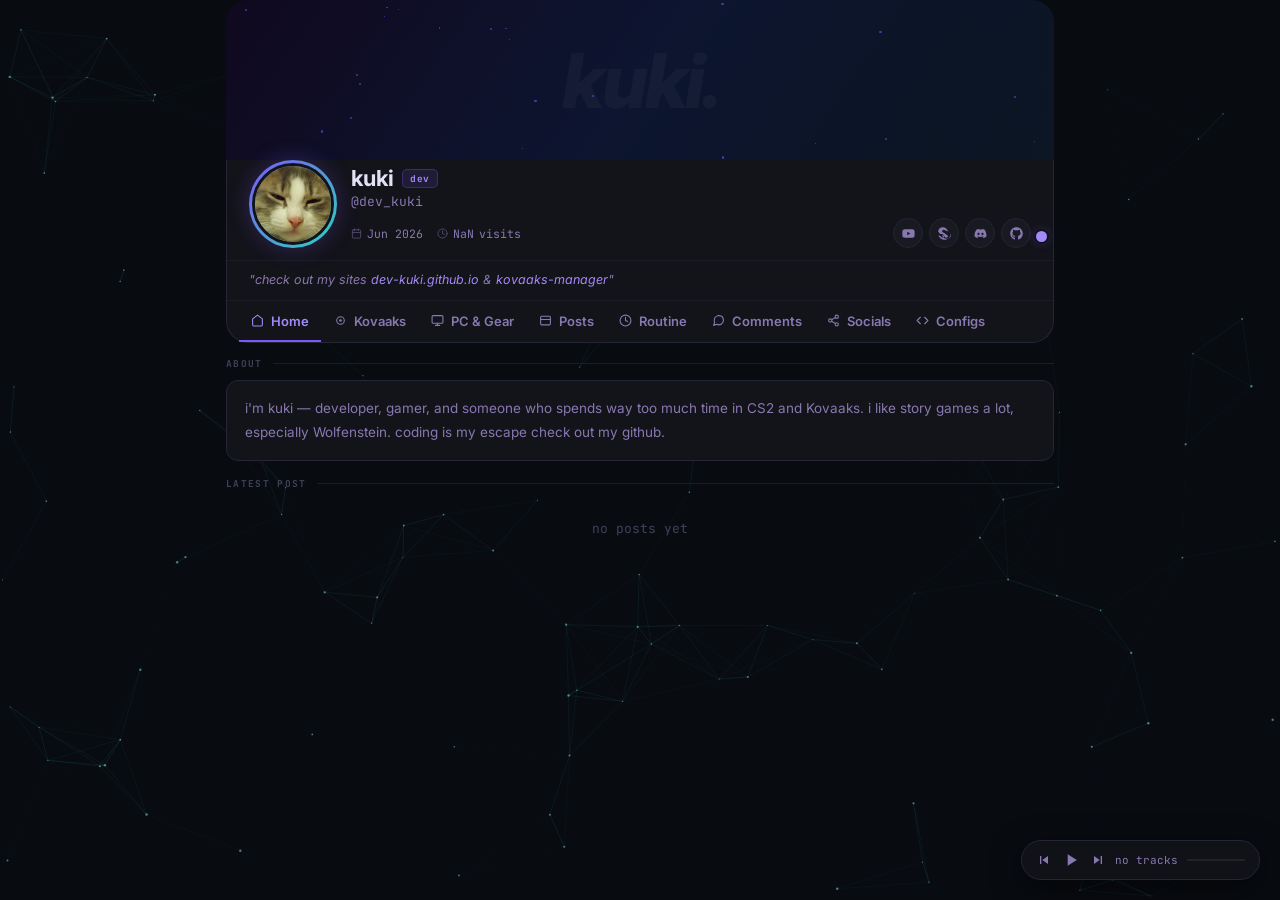
==== commit b55d5ee6: "Fix typo in script source for supabase.js" ====
--- a/index.html
+++ b/index.html
@@ -181,7 +181,7 @@
   6. app.js     — switchTab() uses TABS, runs init last
 -->
 <script src="js/bg.js"></script>
-<script src="js/supabase.js"></script>
+<script src="js/superbase.js"></script>
 <script src="js/music.js"></script>
 <script src="js/routine.js"></script>
 <script src="js/tabs.js"></script>
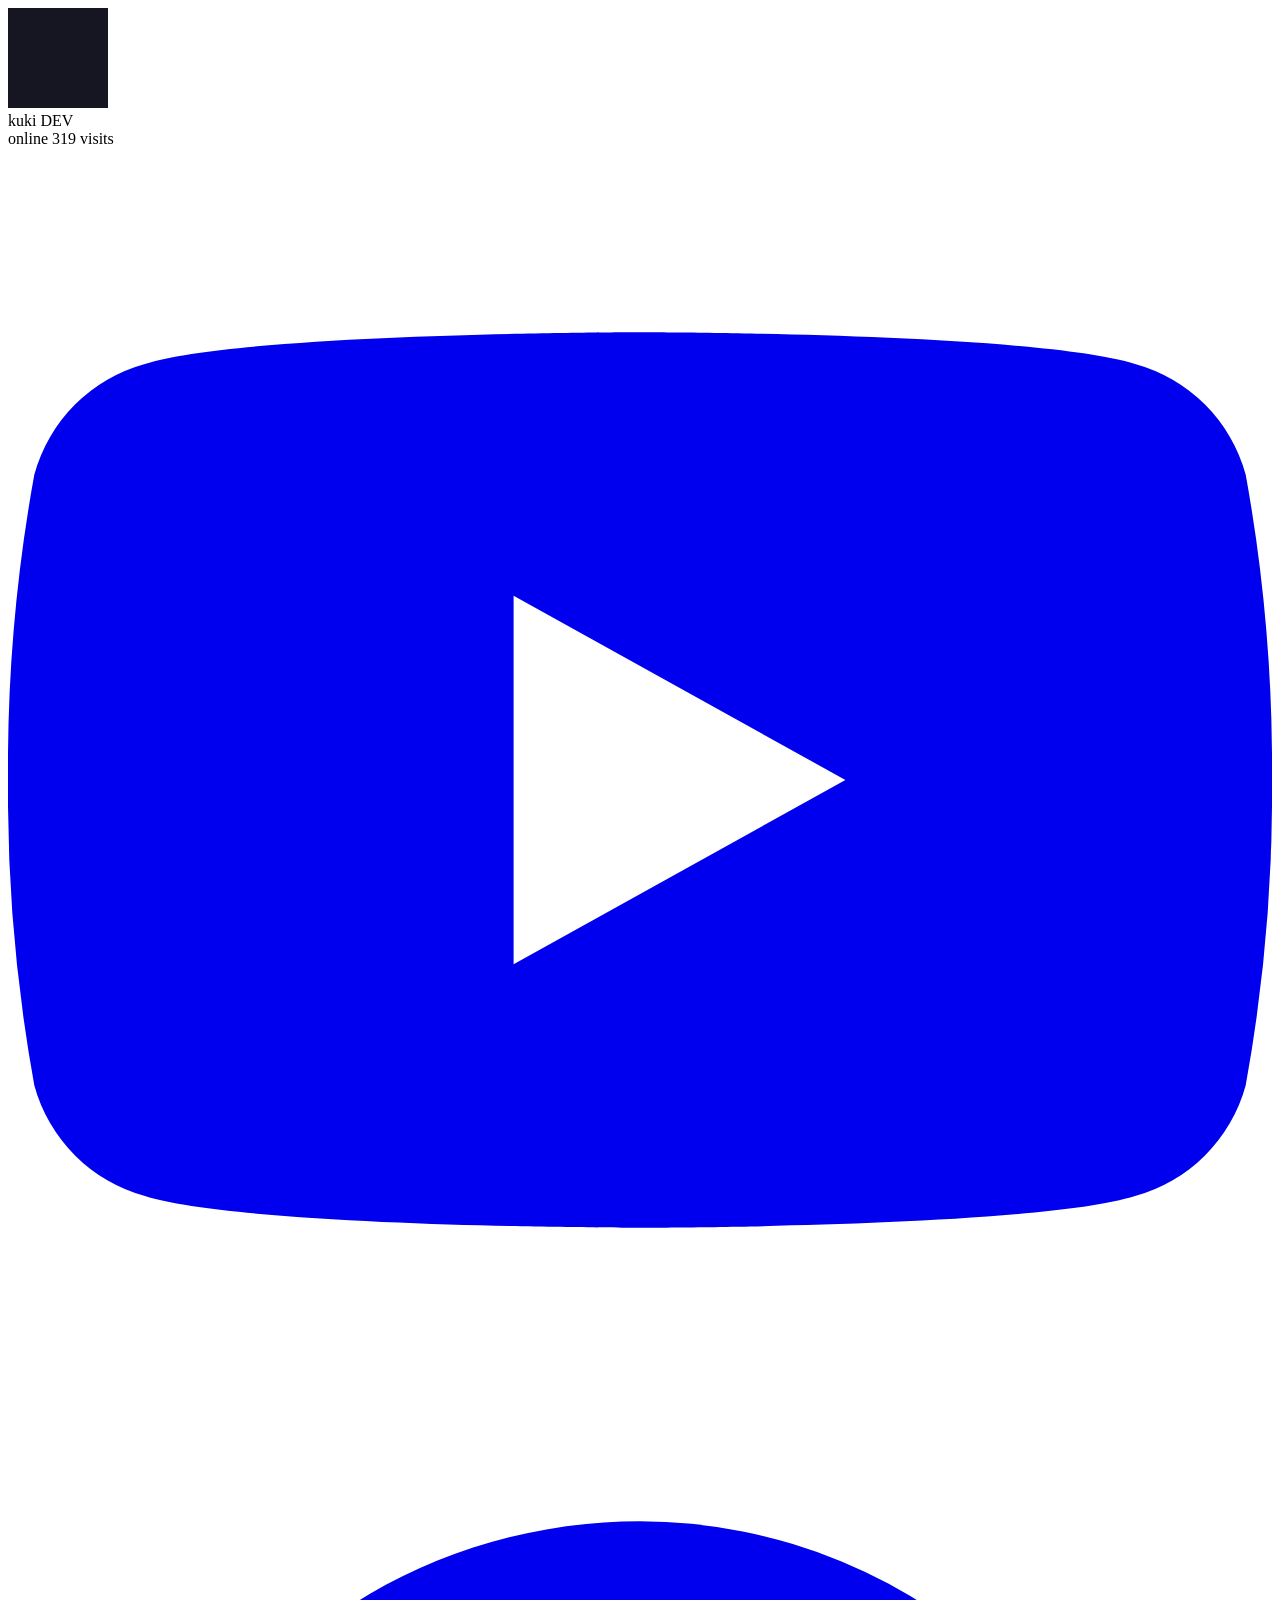
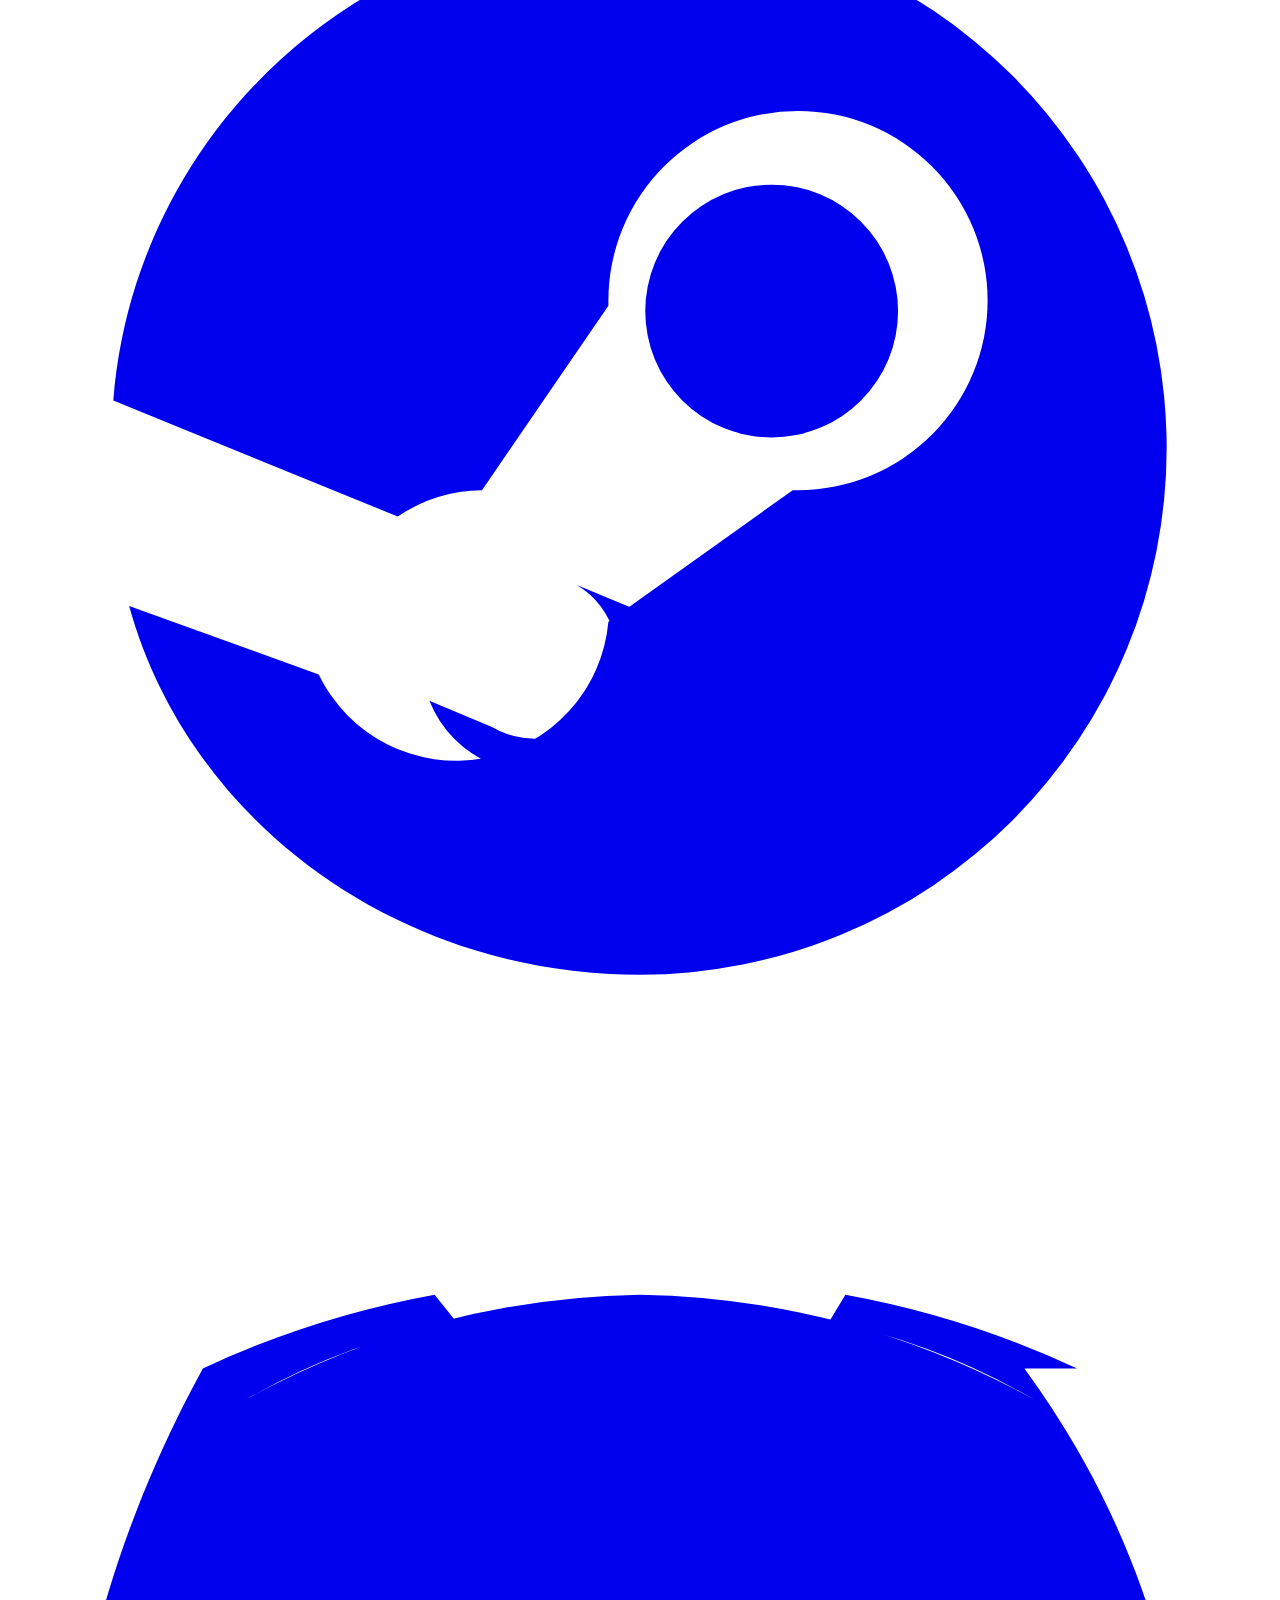
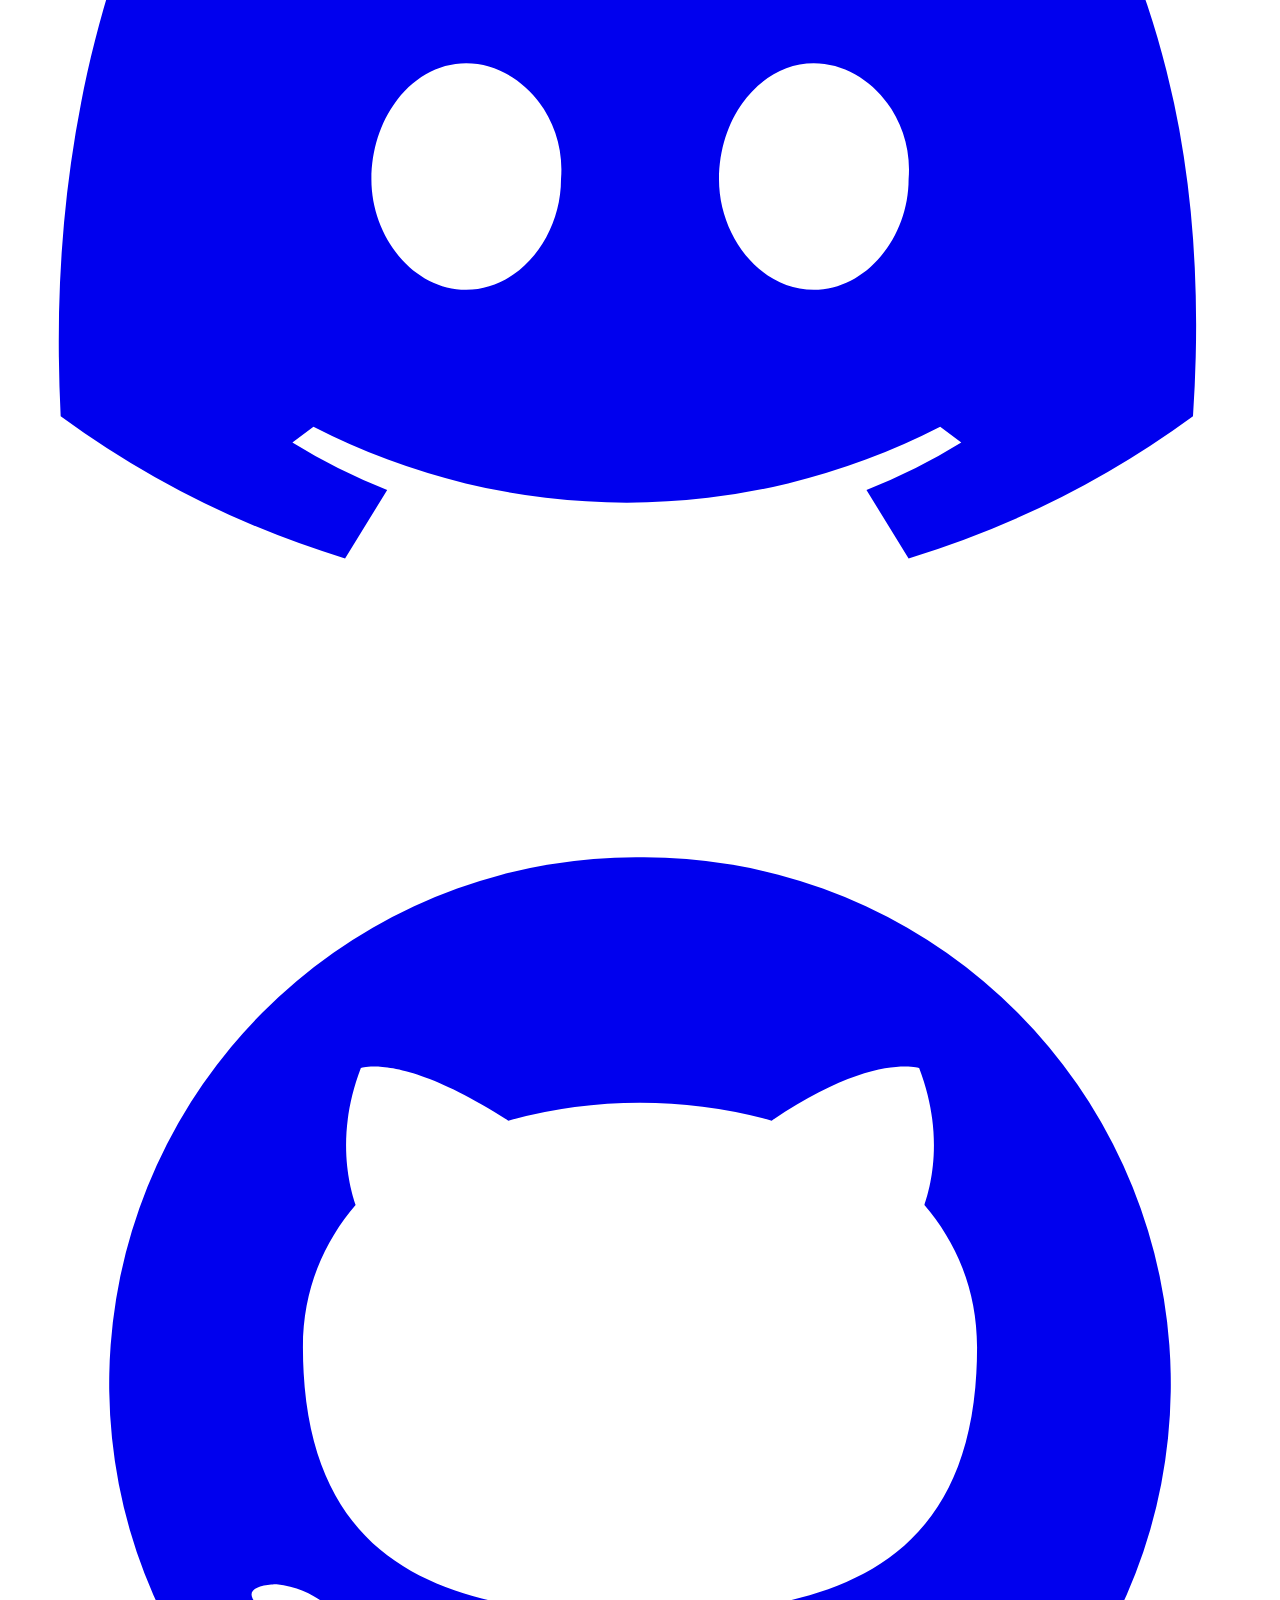
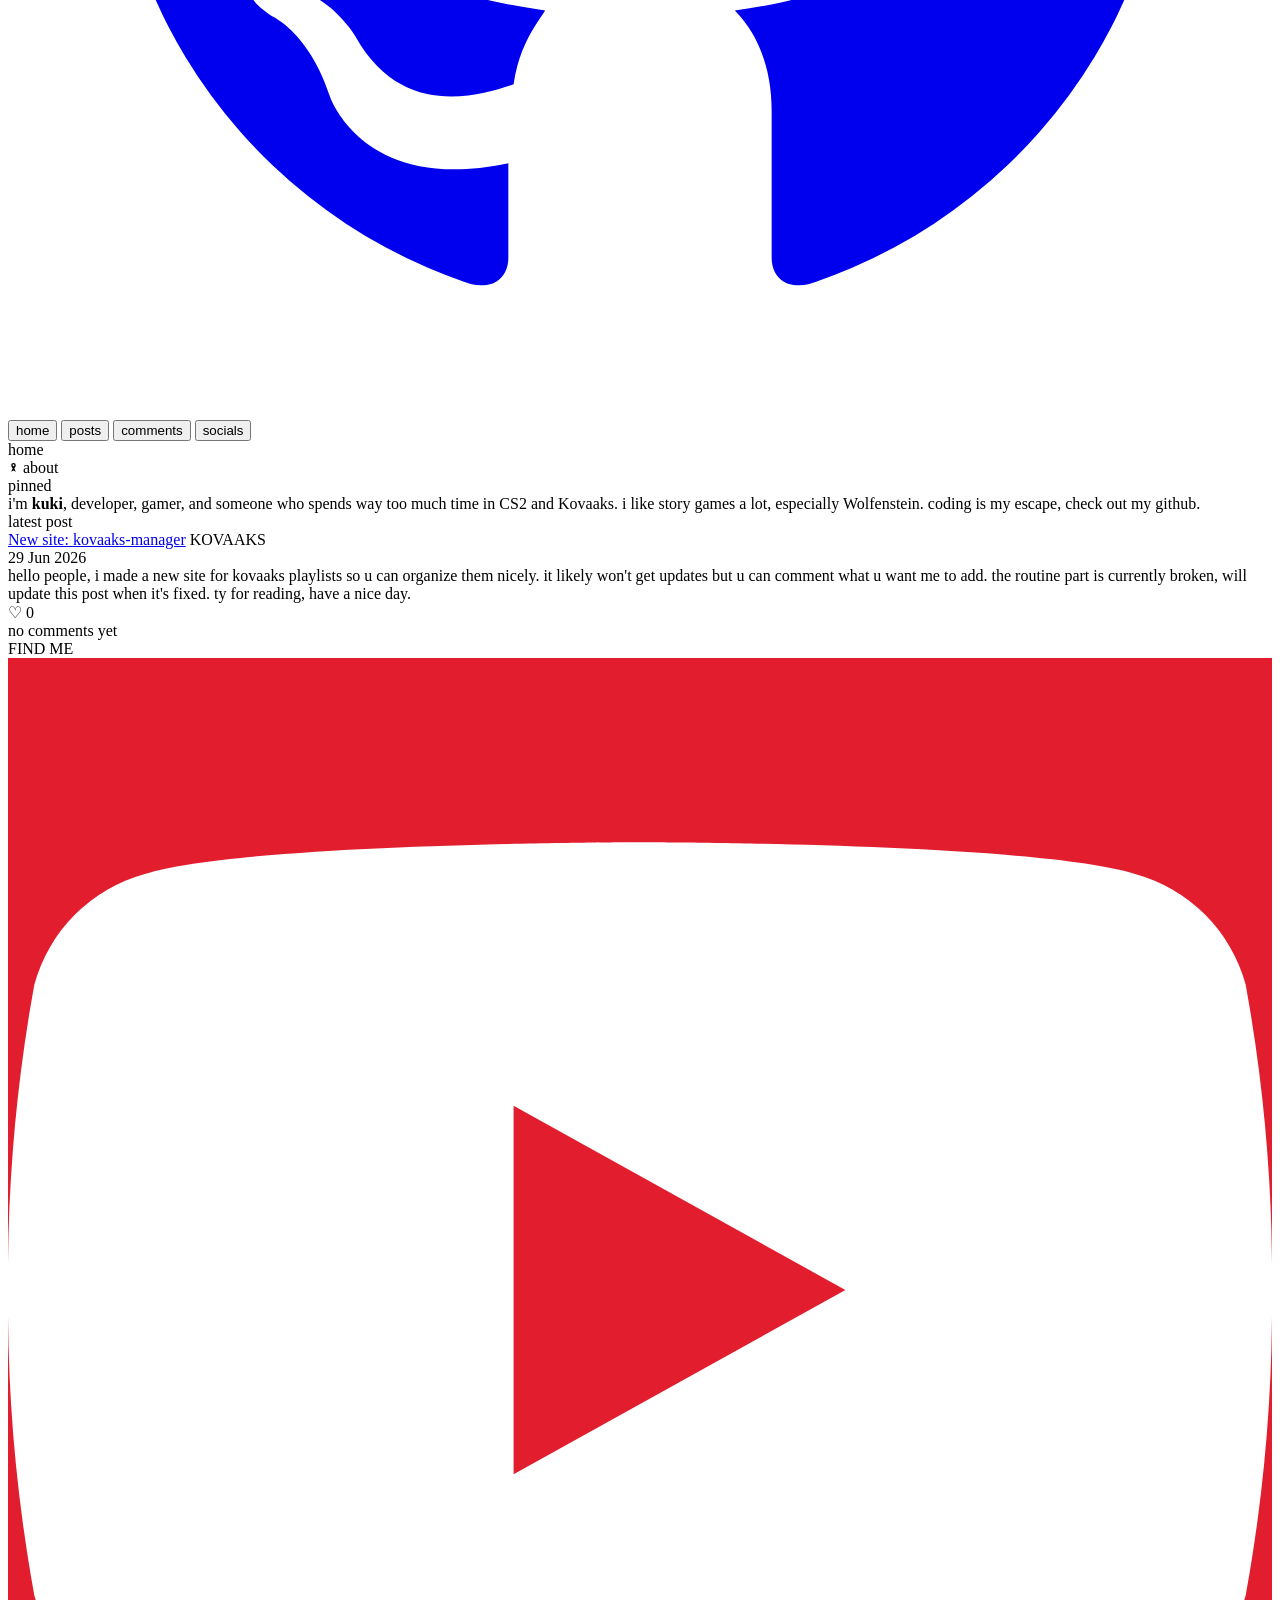
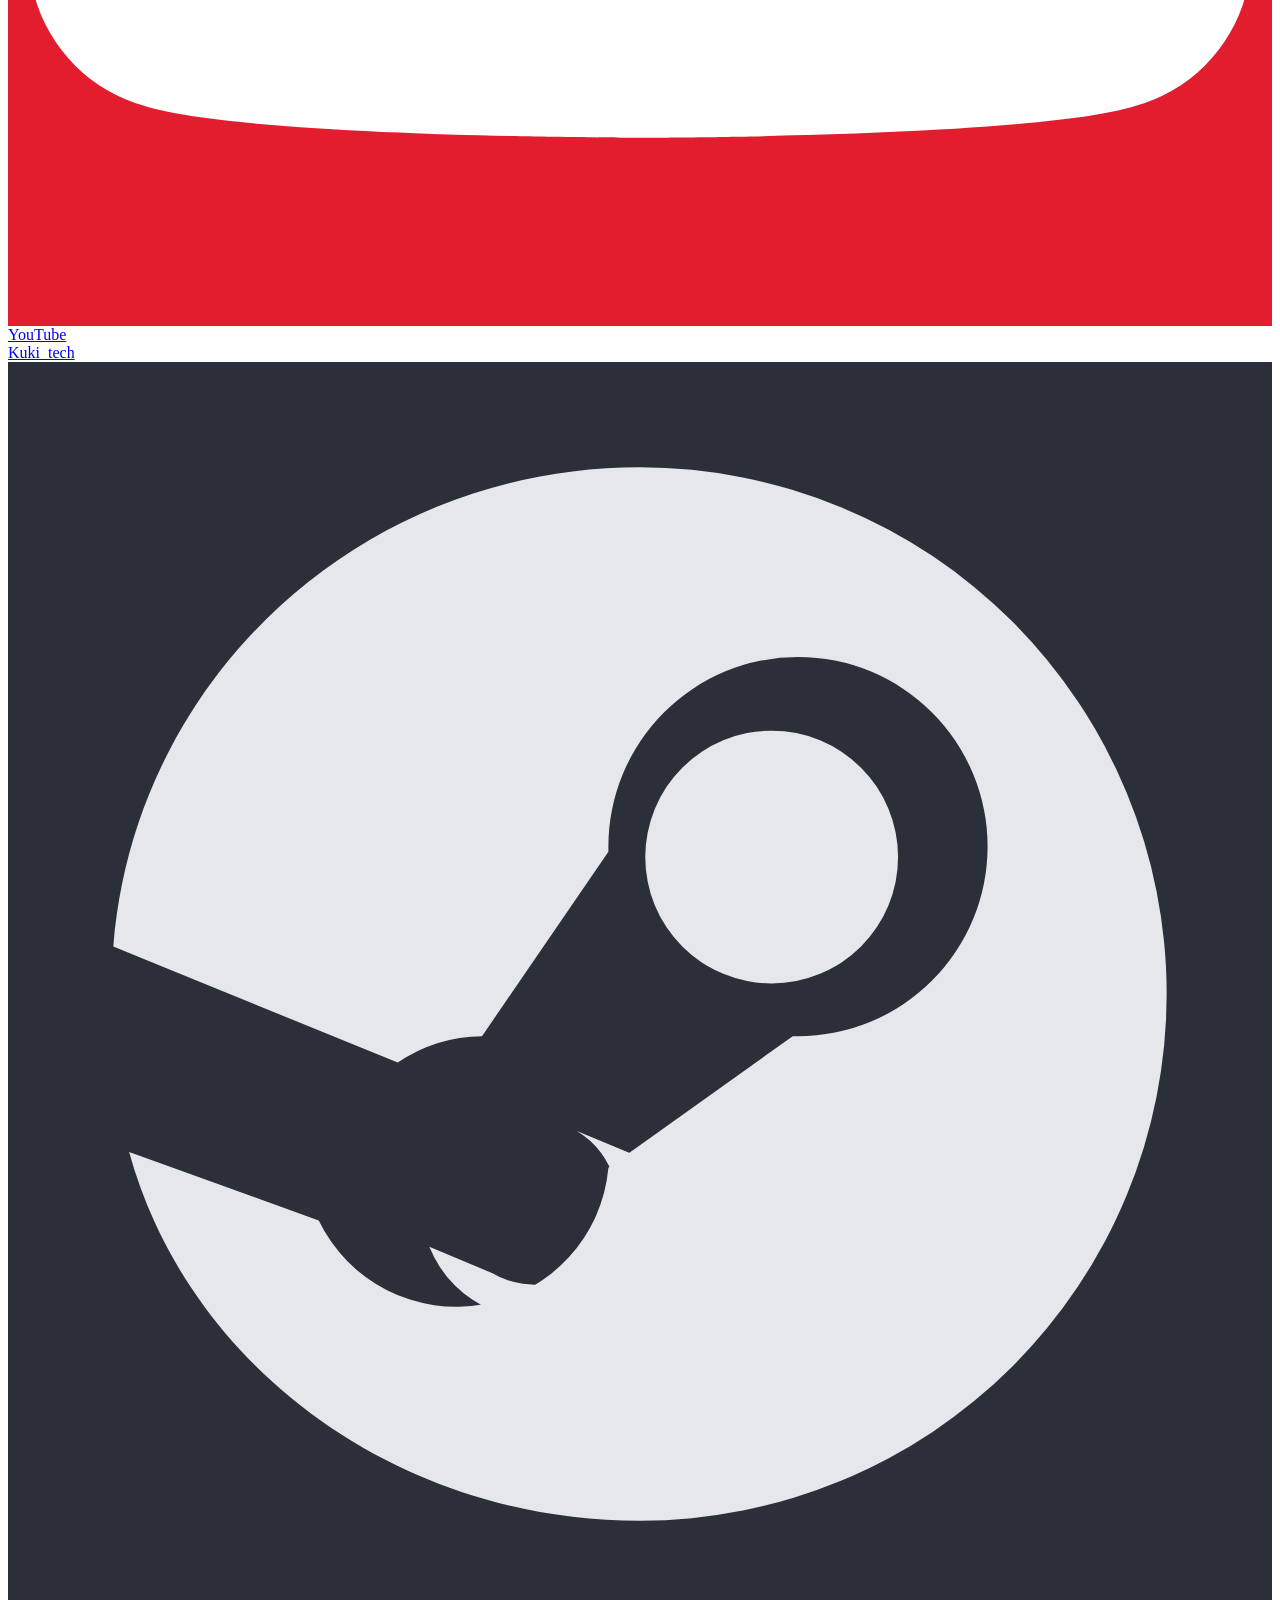
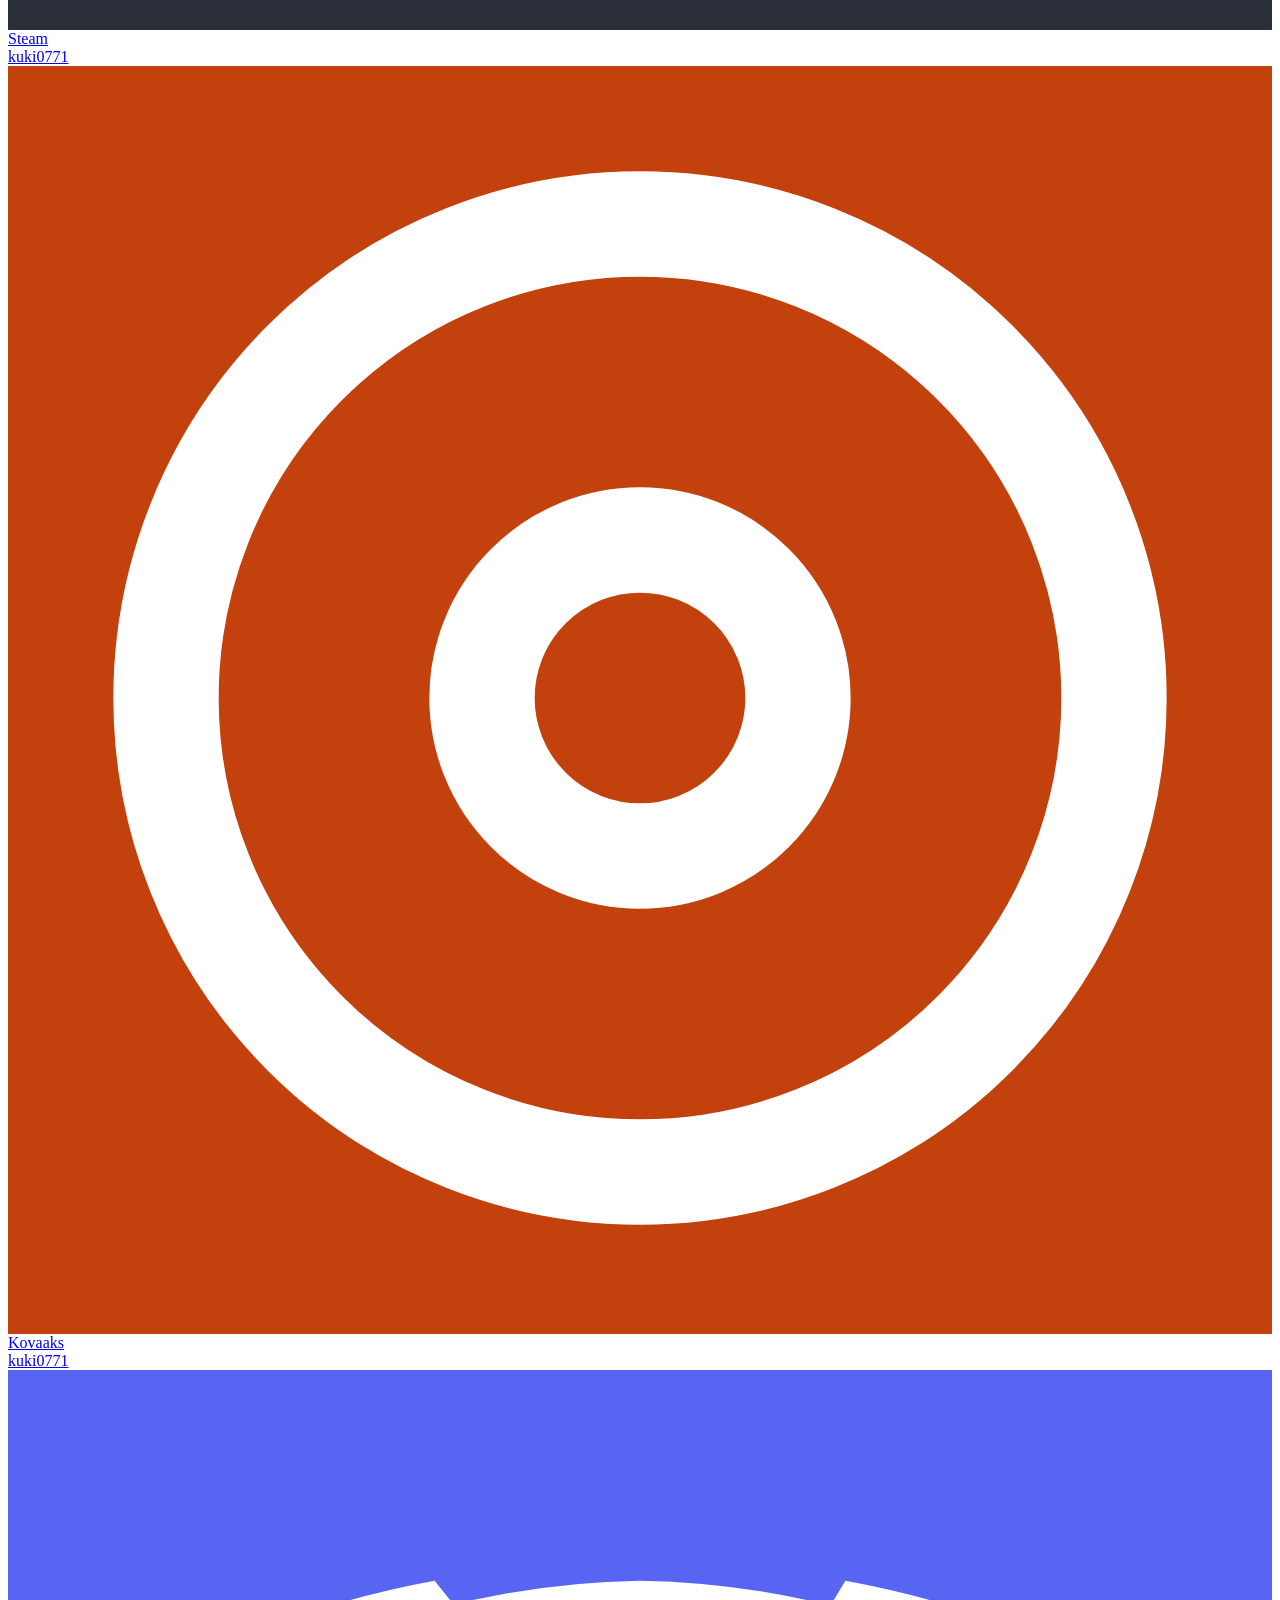
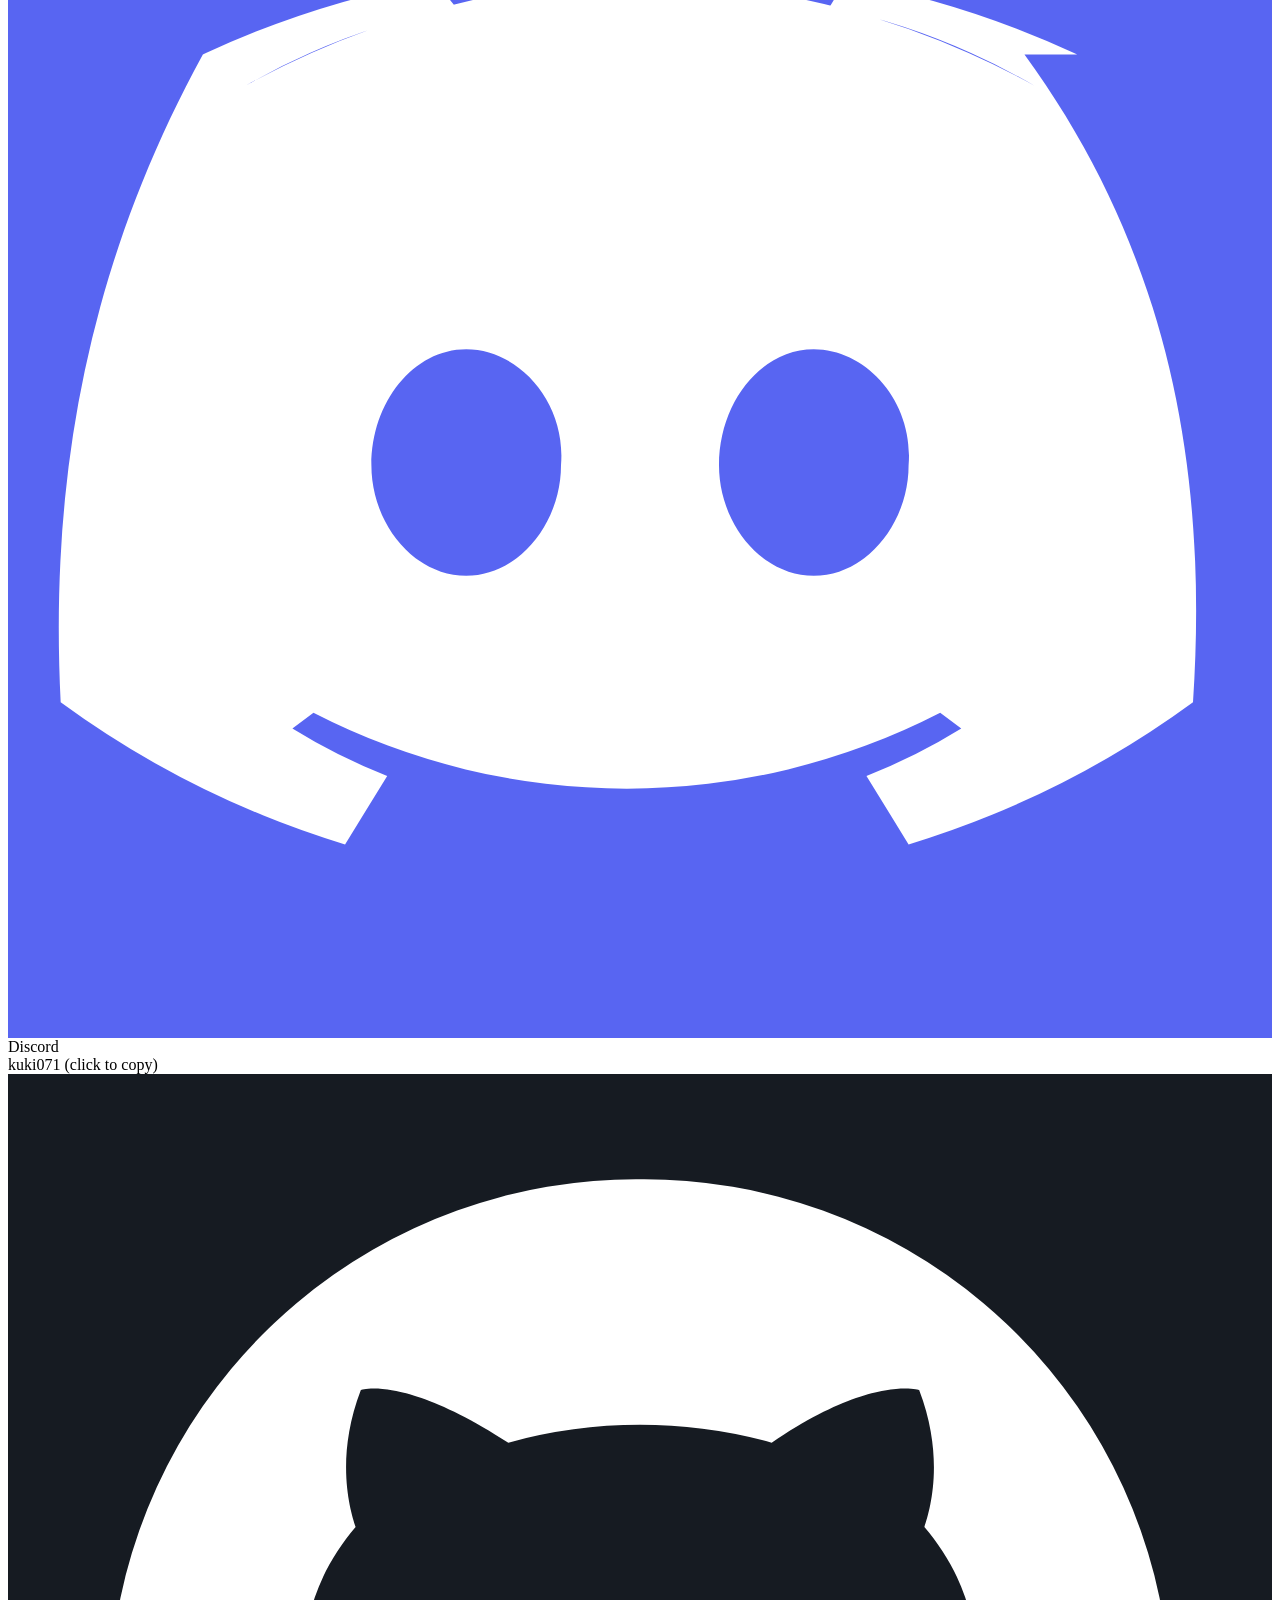
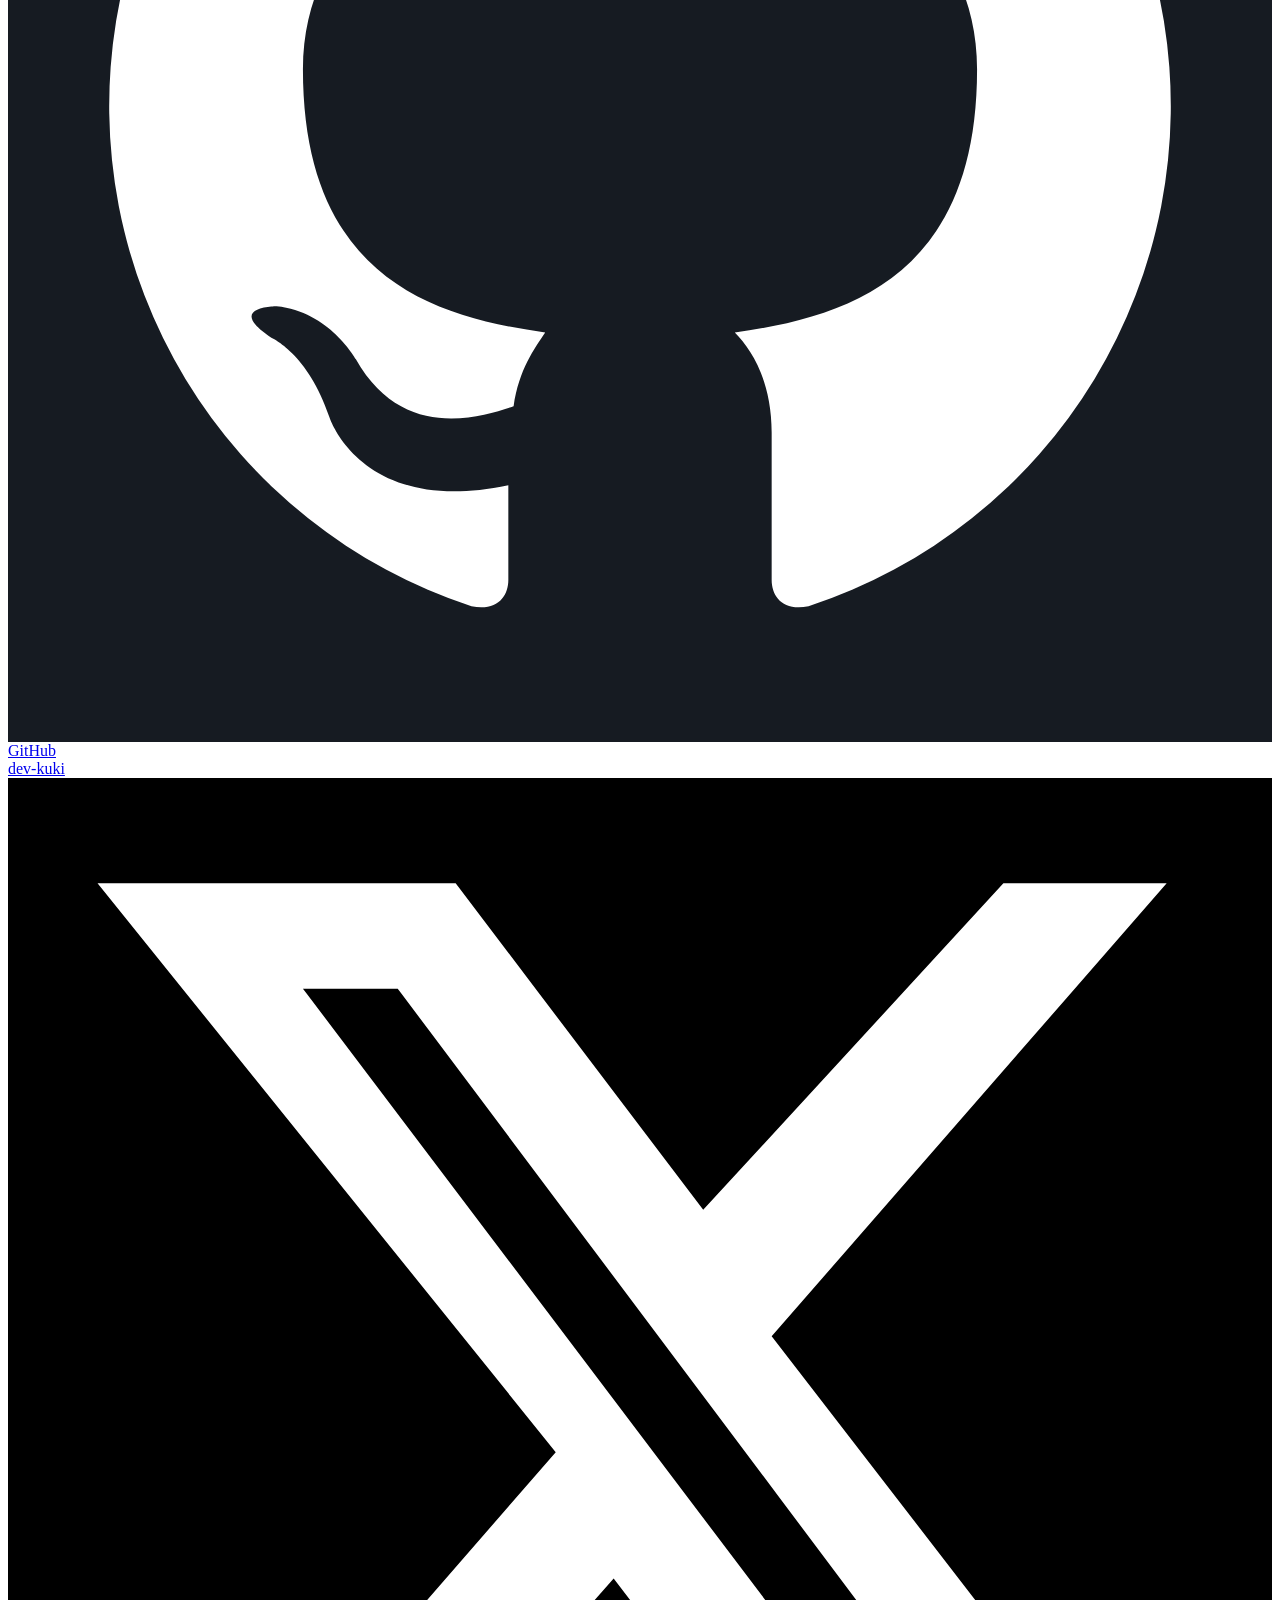
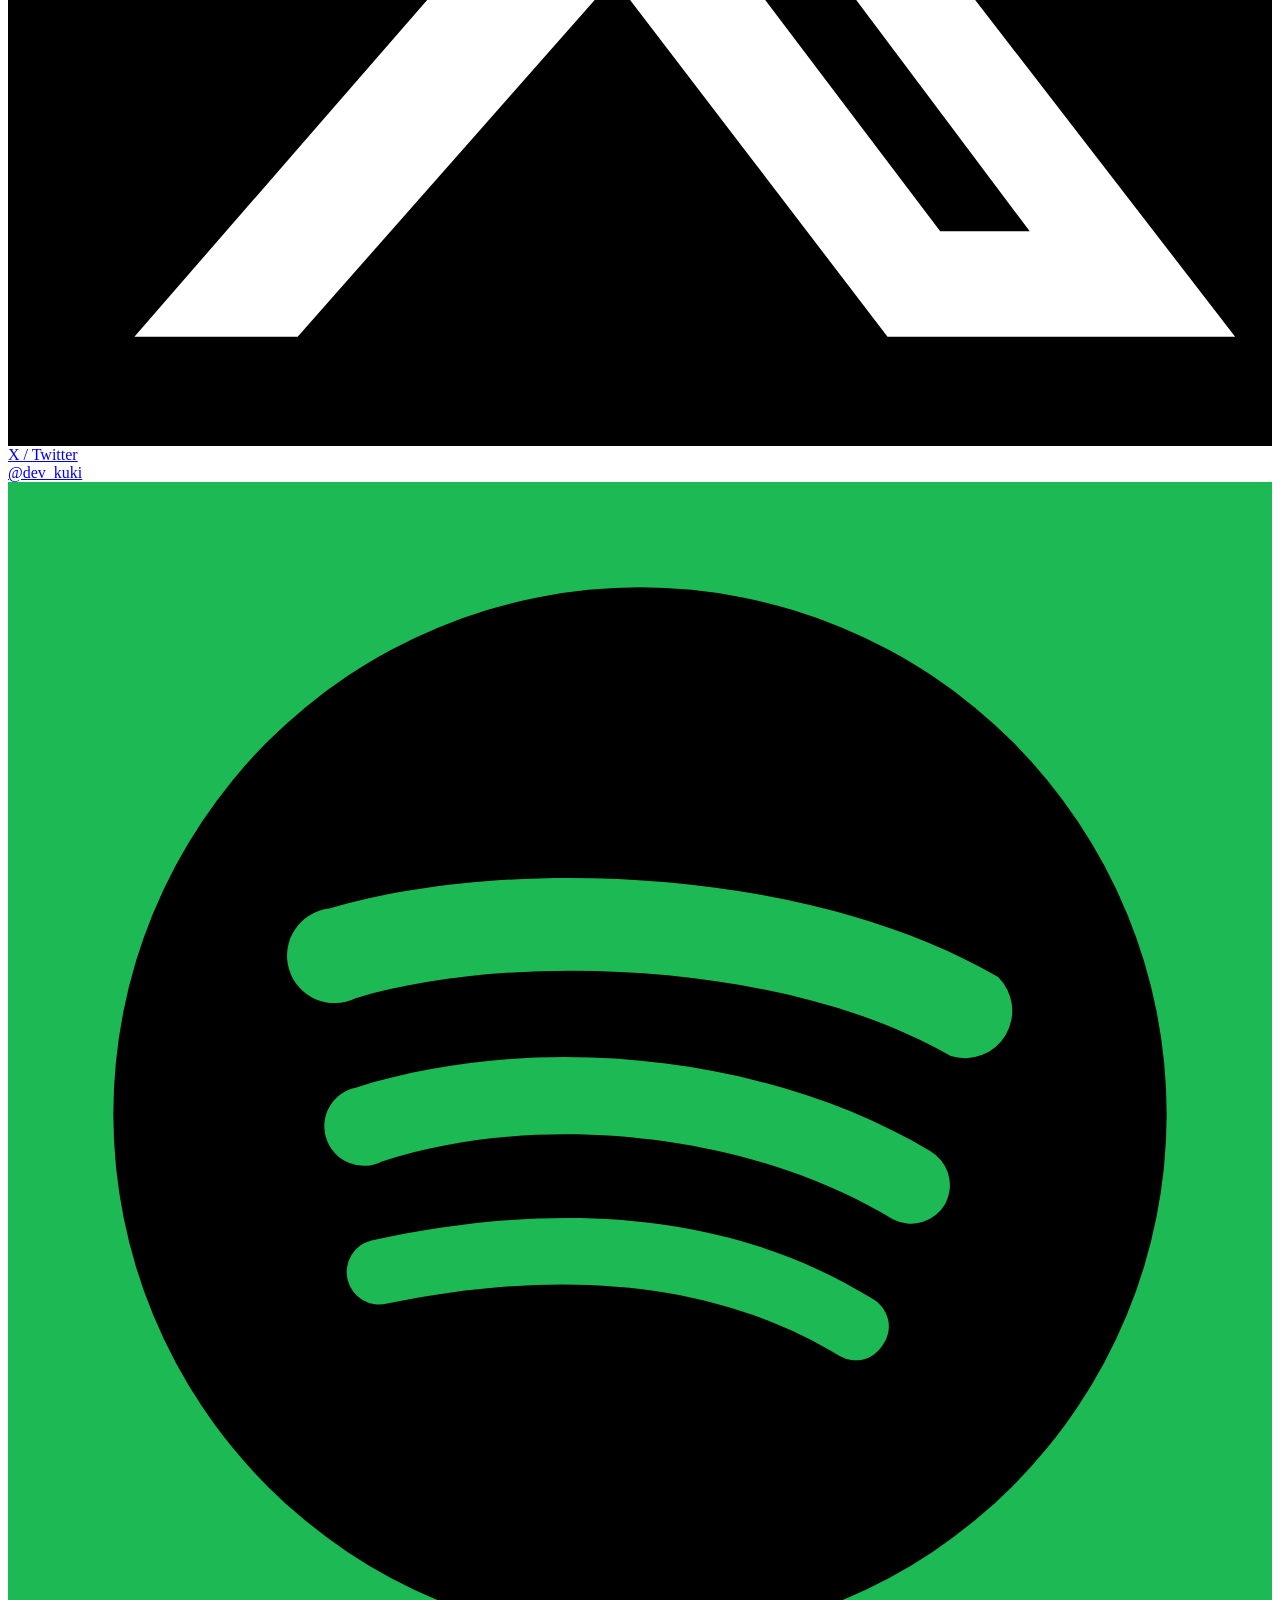
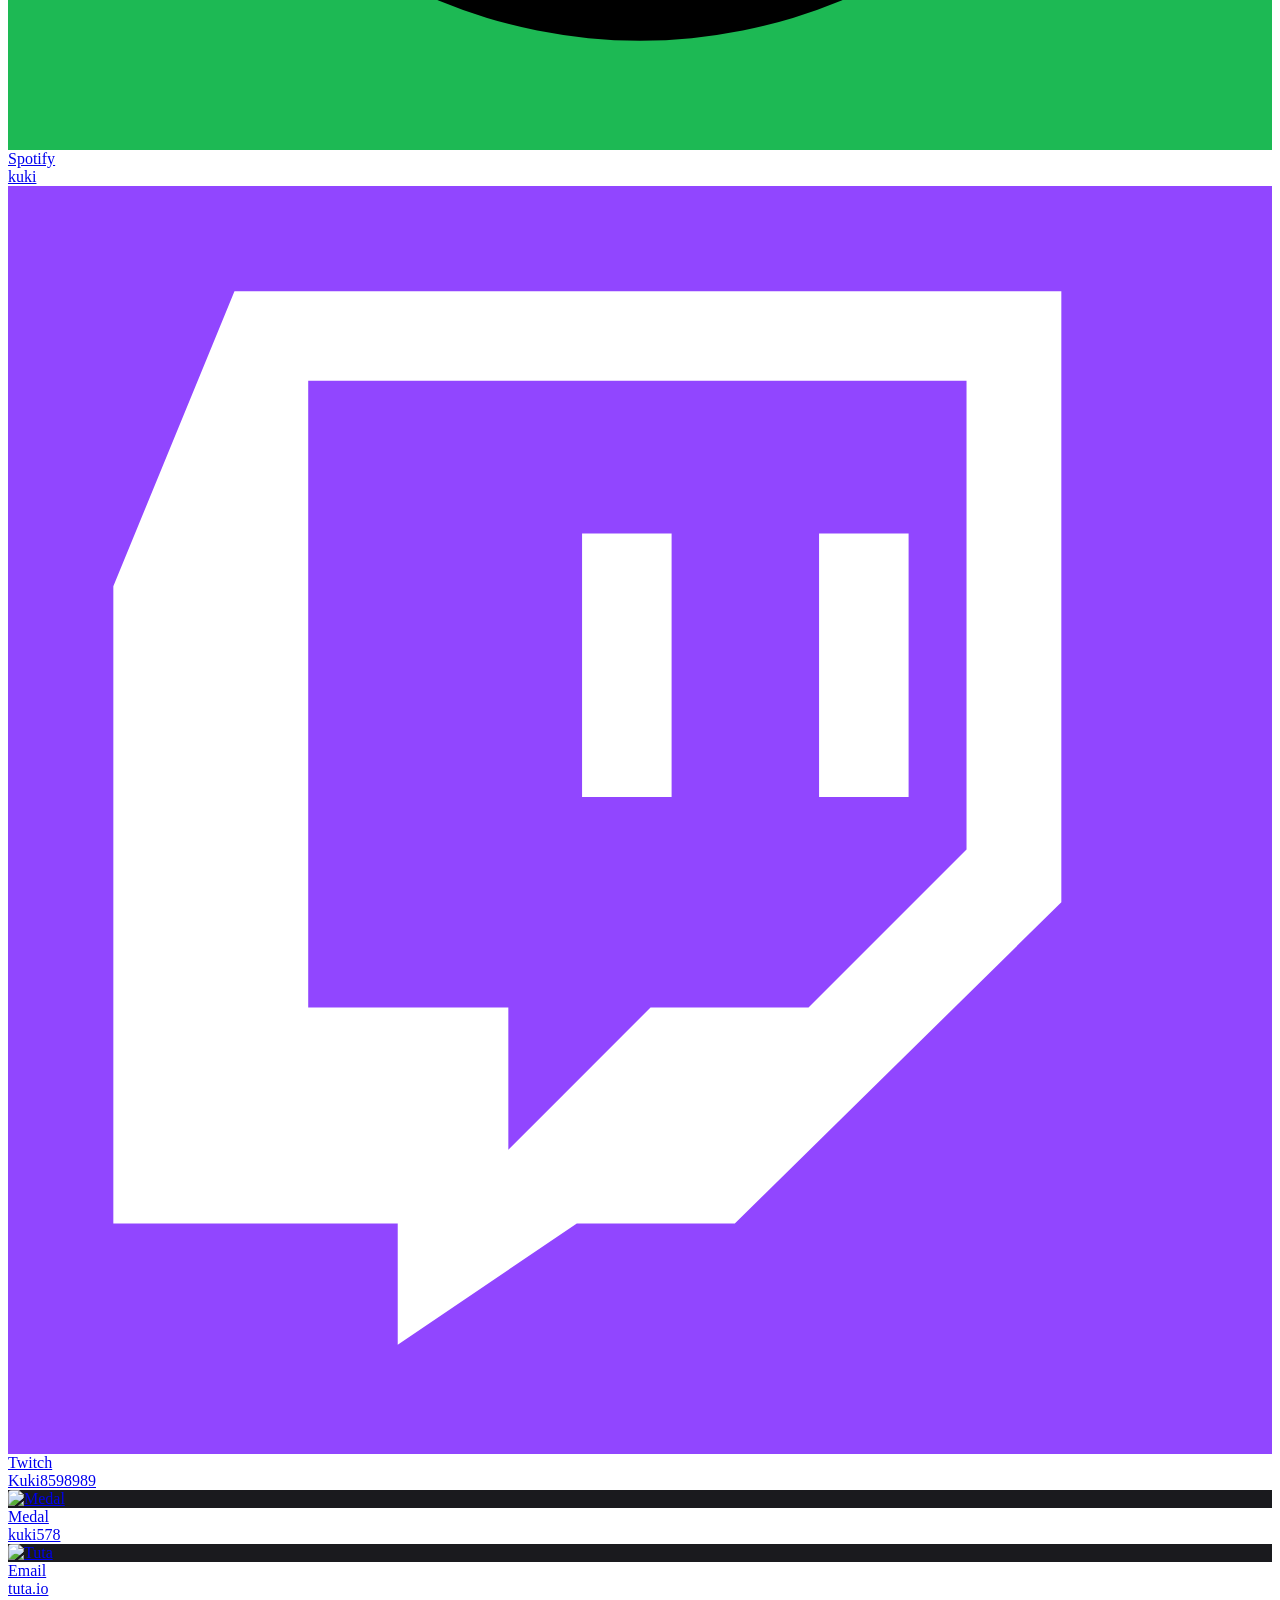
==== commit e569edc2: "Add index.html for Kuki website This commit adds a new HTML file for the Kuki website, including lay" ====
--- a/index.html
+++ b/index.html
@@ -1,191 +1,212 @@
 <!DOCTYPE html>
 <html lang="en">
 <head>
-  <meta charset="UTF-8">
-  <meta name="viewport" content="width=device-width, initial-scale=1.0">
-  <title>kuki</title>
-  <meta name="description" content="kuki's corner of the internet">
-  <link rel="icon" type="image/jpeg" href="cat.jpg">
-  <meta property="og:title" content="kuki">
-  <meta property="og:description" content="kuki's corner of the internet">
-  <meta property="og:image" content="cat.jpg">
-  <link rel="preconnect" href="https://fonts.googleapis.com">
-  <link rel="preconnect" href="https://fonts.gstatic.com" crossorigin>
-  <link href="https://fonts.googleapis.com/css2?family=JetBrains+Mono:wght@400;500;600;700&family=Inter:ital,wght@0,300;0,400;0,500;0,600;0,700;1,400&display=swap" rel="stylesheet">
-  <link rel="stylesheet" href="css/style.css">
-  <link rel="stylesheet" href="css/tabs.css">
+<meta charset="UTF-8">
+<meta name="viewport" content="width=device-width, initial-scale=1.0, viewport-fit=cover">
+<title>kuki.</title>
+<link rel="preconnect" href="https://fonts.googleapis.com">
+<link rel="preconnect" href="https://fonts.gstatic.com" crossorigin>
+<link href="https://fonts.googleapis.com/css2?family=Space+Grotesk:wght@400;500;600;700&family=JetBrains+Mono:wght@400;500;600&display=swap" rel="stylesheet">
+<link rel="stylesheet" href="css/style.css">
 </head>
 <body>
 
-<canvas id="bg-canvas" class="bg-canvas"></canvas>
-
-<div class="page">
-
-  <!-- BANNER -->
-  <div class="banner-wrap">
-    <div class="banner-bg">
-      <div class="banner-wordmark">kuki.</div>
-      <div class="banner-shimmer"></div>
-      <div class="banner-particles"></div>
+  <div class="bg">
+    <div class="rain" id="rainRoot">
+      <div class="wind-zone wind-left"></div>
+      <div class="wind-zone wind-left center"></div>
+      <div class="wind-zone wind-right center"></div>
+      <div class="wind-zone wind-right"></div>
     </div>
   </div>
-
-  <!-- PROFILE CARD -->
-  <div class="profile-card">
-
-    <div class="profile-top">
-      <div class="avatar-outer">
+  <div class="grain"></div>
+
+  <div class="cursor-ring" id="cursorRing"></div>
+  <div class="cursor-dot" id="cursorDot"></div>
+
+  <div class="wrap">
+    <div class="card">
+
+      <div class="banner">
+        <div class="banner-pattern"></div>
+        <div class="banner-scan"></div>
+        <div class="banner-edge"></div>
+      </div>
+
+      <div class="identity">
         <div class="avatar-ring">
-          <img src="cat.jpg" alt="kuki">
-        </div>
-        <span class="avatar-status-dot" id="avatar-status-dot"></span>
+          <img src="https://i.imgur.com/8Km9tLL.png" alt="kuki avatar" onerror="this.src='data:image/svg+xml;utf8,<svg xmlns=%22http://www.w3.org/2000/svg%22 width=%22100%22 height=%22100%22><rect width=%22100%25%22 height=%22100%25%22 fill=%22%23161622%22/></svg>'">
+        </div>
+        <div class="name-row">
+          <span class="name">kuki</span>
+          <span class="badge">DEV</span>
+        </div>
+        <div class="meta-row">
+          <span><span class="dot"></span> online</span>
+          <span><span id="visit-count">319</span> visits</span>
+        </div>
+        <div class="meta-socials-row">
+          <a class="social-btn" href="#" title="YouTube"><svg viewBox="0 0 24 24" fill="currentColor"><path d="M23.5 6.2a3 3 0 0 0-2.1-2.1C19.5 3.5 12 3.5 12 3.5s-7.5 0-9.4.6A3 3 0 0 0 .5 6.2 31 31 0 0 0 0 12a31 31 0 0 0 .5 5.8 3 3 0 0 0 2.1 2.1c1.9.6 9.4.6 9.4.6s7.5 0 9.4-.6a3 3 0 0 0 2.1-2.1A31 31 0 0 0 24 12a31 31 0 0 0-.5-5.8ZM9.6 15.5v-7l6.3 3.5-6.3 3.5Z"/></svg></a>
+          <a class="social-btn" href="#" title="Steam"><svg viewBox="0 0 24 24" fill="currentColor"><path d="M12 2C6.7 2 2.4 6 2 11.1l5.4 2.2a2.9 2.9 0 0 1 1.6-.5l2.4-3.5v-.1a3.6 3.6 0 1 1 3.6 3.6h-.1l-3.5 2.5a2.9 2.9 0 0 1-5.5 1L2.3 15C3.4 19 7.3 22 12 22a10 10 0 0 0 0-20Zm-2.8 15.3-1.2-.5a2.2 2.2 0 0 0 2.9 1.2 2.2 2.2 0 0 0 1.1-2.9l-1.2-.5a1.3 1.3 0 0 1-1.6 2.7Zm7.7-7.9a2.4 2.4 0 1 1-4.8 0 2.4 2.4 0 0 1 4.8 0Z"/></svg></a>
+          <a class="social-btn" href="#" title="Discord"><svg viewBox="0 0 24 24" fill="currentColor"><path d="M20.3 5.4A18 18 0 0 0 15.9 4l-.3.5a13 13 0 0 1 3.9 1.5A16 16 0 0 0 12 4a16 16 0 0 0-7.5 2 13 13 0 0 1 4-1.5L8.1 4a18 18 0 0 0-4.4 1.4C1.4 9.6.8 13.7 1 17.7a18 18 0 0 0 5.4 2.7l.8-1.3a11 11 0 0 1-1.8-.9l.4-.3a13 13 0 0 0 11.9 0l.4.3a11 11 0 0 1-1.8.9l.8 1.3a18 18 0 0 0 5.4-2.7c.3-4.5-.5-8.6-3.2-12.3ZM8.7 15.3c-1 0-1.8-1-1.8-2.1 0-1.2.8-2.2 1.8-2.2s1.9 1 1.8 2.2c0 1.1-.8 2.1-1.8 2.1Zm6.6 0c-1 0-1.8-1-1.8-2.1 0-1.2.8-2.2 1.8-2.2s1.9 1 1.8 2.2c0 1.1-.8 2.1-1.8 2.1Z"/></svg></a>
+          <a class="social-btn" href="#" title="GitHub"><svg viewBox="0 0 24 24" fill="currentColor"><path d="M12 2a10 10 0 0 0-3.2 19.5c.5.1.7-.2.7-.5v-1.8c-2.8.6-3.4-1.3-3.4-1.3-.4-1.2-1.1-1.5-1.1-1.5-.9-.6.1-.6.1-.6 1 .1 1.5 1 1.5 1 .9 1.6 2.4 1.1 3 .9.1-.7.4-1.1.6-1.4-2.2-.3-4.6-1.1-4.6-5 0-1.1.4-2 1-2.7-.1-.3-.4-1.3.1-2.6 0 0 .8-.3 2.8 1a9.4 9.4 0 0 1 5 0c1.9-1.3 2.8-1 2.8-1 .5 1.3.2 2.3.1 2.6.6.7 1 1.6 1 2.7 0 3.9-2.4 4.7-4.6 5 .3.3.7.9.7 1.9v2.8c0 .3.2.6.7.5A10 10 0 0 0 12 2Z"/></svg></a>
+        </div>
       </div>
 
-      <div class="profile-meta">
-        <div class="profile-name-row">
-          <span class="profile-name">kuki</span>
-          <span class="name-badge">dev</span>
-        </div>
-        <div class="profile-handle">@dev_kuki</div>
-
-        <div class="profile-bottom-row">
-          <div class="profile-stats">
-            <span class="pstat">
-              <svg viewBox="0 0 24 24" fill="none" stroke="currentColor" stroke-width="2" stroke-linecap="round"><rect x="3" y="4" width="18" height="18" rx="2"/><line x1="16" y1="2" x2="16" y2="6"/><line x1="8" y1="2" x2="8" y2="6"/><line x1="3" y1="10" x2="21" y2="10"/></svg>
-              Jun 2026
-            </span>
-            <span class="pstat">
-              <svg viewBox="0 0 24 24" fill="none" stroke="currentColor" stroke-width="2" stroke-linecap="round"><circle cx="12" cy="12" r="10"/><polyline points="12 6 12 12 16 14"/></svg>
-              <span class="view-count-el">...</span> visits
-            </span>
+      <nav class="tabs" id="tabs">
+        <div class="tab-indicator" id="tabIndicator"></div>
+        <button class="tab active" data-panel="home">home</button>
+        <button class="tab" data-panel="posts">posts</button>
+        <button class="tab" data-panel="comments">comments</button>
+        <button class="tab" data-panel="socials">socials</button>
+      </nav>
+
+      <div class="panels">
+
+        <div class="panel active" id="home">
+          <div class="section-label">home</div>
+          <div class="post-card pinned">
+            <div class="post-title">
+              <span class="pin-icon" title="pinned"><svg viewBox="0 0 24 24" fill="currentColor" width="11" height="11"><path d="M12 2a5 5 0 0 0-5 5c0 2.4 1.6 4.9 3.3 6.7L7 21l5-2.6 5 2.6-3.3-7.3C15.4 11.9 17 9.4 17 7a5 5 0 0 0-5-5Zm0 7a2 2 0 1 1 0-4 2 2 0 0 1 0 4Z"/></svg></span>
+              <span>about</span>
+            </div>
+            <div class="post-date">pinned</div>
+            <div class="post-body">
+              i'm <b>kuki</b>, developer, gamer, and someone who spends way too much time in CS2 and Kovaaks.
+              i like story games a lot, especially Wolfenstein. coding is my escape, check out my github.
+            </div>
           </div>
-
-          <div class="profile-actions">
-            <a class="action-btn" href="https://www.youtube.com/@Kuki_tech" target="_blank" rel="noopener" title="YouTube">
-              <svg viewBox="0 0 576 512" fill="currentColor"><path d="M549.7 124.1c-6.3-23.7-24.8-42.3-48.3-48.6C458.8 64 288 64 288 64S117.2 64 74.6 75.5c-23.5 6.3-42 24.9-48.3 48.6-11.4 42.9-11.4 132.3-11.4 132.3s0 89.4 11.4 132.3c6.3 23.7 24.8 41.5 48.3 47.8C117.2 448 288 448 288 448s170.8 0 213.4-11.5c23.5-6.3 42-24.2 48.3-47.8 11.4-42.9 11.4-132.3 11.4-132.3s0-89.4-11.4-132.3zm-317.5 213.5V175.2l142.7 81.2-142.7 81.2z"/></svg>
-            </a>
-            <a class="action-btn" href="https://steamcommunity.com/profiles/76561198782715700/" target="_blank" rel="noopener" title="Steam">
-              <svg viewBox="0 0 496 512" fill="currentColor"><path d="M496 256c0 137-111.2 248-248.4 248-113.8 0-209.7-75.2-239-180.4l95.2 39.3c6.4 32.1 34.9 56.4 68.9 56.4 38.1 0 69.1-29.8 69.1-67.9 0-3.7-.4-7.4-.9-10.9l-81.3-61.5c-8.1.8-16.3 1.3-24.6 1.3-28.3 0-54.8-8.6-76.9-23.4L0 174.8v-13.4C14.5 73.9 87.8 8 176.9 8 280.4 8 366.3 82.9 391 182.1l-170.3-70.3c-35.4-3.4-65.3 21.6-65.3 57.1 0 31.5 25.7 57.1 57.1 57.1 3.1 0 6.1-.3 9.1-.8l161.7 117.3c.5 3.4.8 6.9.8 10.5 0 37.5-30.3 68-67.8 68-33.5 0-61.5-23.1-67.1-54.7L147 313.4C163.7 399.5 240.1 464 332.6 464 431 464 512 384.8 512 288c0-11.1-1.1-21.9-3.2-32.4L496 256z"/></svg>
-            </a>
-            <button class="action-btn" onclick="copyDiscord()" title="Discord — kuki071">
-              <svg viewBox="0 0 640 512" fill="currentColor"><path d="M524.5 69.8a1.5 1.5 0 0 0-.8-.7A485.1 485.1 0 0 0 404.1 32a1.8 1.8 0 0 0-1.9.9 337.5 337.5 0 0 0-14.9 30.6 447.8 447.8 0 0 0-134.4 0 309.5 309.5 0 0 0-15.1-30.6 1.9 1.9 0 0 0-1.9-.9A483.7 483.7 0 0 0 116.1 69.1a1.7 1.7 0 0 0-.8.7C39.1 183.7 18.2 294.7 28.4 404.4a2 2 0 0 0 .8 1.4A487.7 487.7 0 0 0 176 479.9a1.9 1.9 0 0 0 2.1-.7A348.2 348.2 0 0 0 208.1 430.4a1.9 1.9 0 0 0-1-2.6 321.2 321.2 0 0 1-45.9-21.9 1.9 1.9 0 0 1-.2-3.1c3.1-2.3 6.2-4.7 9.1-7.1a1.8 1.8 0 0 1 1.9-.3c96.2 43.9 200.4 43.9 295.5 0a1.8 1.8 0 0 1 1.9.2c2.9 2.4 6 4.9 9.1 7.2a1.9 1.9 0 0 1-.2 3.1 301.4 301.4 0 0 1-45.9 21.8 1.9 1.9 0 0 0-1 2.6 391.1 391.1 0 0 0 30 48.8 1.9 1.9 0 0 0 2.1.7A486 486 0 0 0 610.7 405.7a1.9 1.9 0 0 0 .8-1.4C623.7 277.6 590.9 167.5 524.5 69.8zM222.5 337.6c-29 0-52.8-26.6-52.8-59.2s23.4-59.2 52.8-59.2c29.7 0 53.3 26.8 52.8 59.2.1 32.6-23.3 59.2-52.8 59.2zm195.4 0c-29 0-52.8-26.6-52.8-59.2s23.4-59.2 52.8-59.2c29.7 0 53.3 26.8 52.8 59.2 0 32.6-23.2 59.2-52.8 59.2z"/></svg>
-            </button>
-            <a class="action-btn" href="https://github.com/dev-kuki" target="_blank" rel="noopener" title="GitHub">
-              <svg viewBox="0 0 496 512" fill="currentColor"><path d="M165.9 397.4c0 2-2.3 3.6-5.2 3.6-3.3.3-5.6-1.3-5.6-3.6 0-2 2.3-3.6 5.2-3.6 3-.3 5.6 1.3 5.6 3.6zm-31.1-4.5c-.7 2 1.3 4.3 4.3 4.9 2.6 1 5.6 0 6.2-2s-1.3-4.3-4.3-5.2c-2.6-.7-5.5.3-6.2 2.3zm44.2-1.7c-2.9.7-4.9 2.6-4.6 4.9.3 2 2.9 3.3 5.9 2.6 2.9-.7 4.9-2.6 4.6-4.6-.3-1.9-3-3.2-5.9-2.9zM244.8 8C106.1 8 0 113.3 0 252c0 110.9 69.8 205.8 169.5 239.2 12.8 2.3 17.3-5.6 17.3-12.1 0-6.2-.3-40.4-.3-61.4 0 0-70 15-84.7-29.8 0 0-11.4-29.1-27.8-36.6 0 0-22.9-15.7 1.6-15.4 0 0 24.9 2 38.6 25.8 21.9 38.6 58.6 27.5 72.9 20.9 2.3-16 8.8-27.1 16-33.7-55.9-6.2-112.3-14.3-112.3-110.5 0-27.5 7.6-41.3 23.6-58.9-2.6-6.5-11.1-33.3 2.6-67.9 20.9-6.5 69 27 69 27 20-5.6 41.5-8.5 62.8-8.5s42.8 2.9 62.8 8.5c0 0 48.1-33.6 69-27 13.7 34.7 5.2 61.4 2.6 67.9 16 17.7 25.8 31.5 25.8 58.9 0 96.5-58.9 104.2-114.8 110.5 9.2 7.9 17 22.9 17 46.4 0 33.7-.3 75.4-.3 83.6 0 6.5 4.6 14.4 17.3 12.1C428.2 457.8 496 362.9 496 252 496 113.3 383.5 8 244.8 8z"/></svg>
-            </a>
+        </div>
+
+        <div class="panel" id="posts">
+          <div class="section-label">latest post</div>
+          <div class="post-card">
+            <div class="post-title">
+              <a href="#">New site: kovaaks-manager</a>
+              <span class="tag">KOVAAKS</span>
+            </div>
+            <div class="post-date">29 Jun 2026</div>
+            <div class="post-body">
+              hello people, i made a new site for kovaaks playlists so u can organize them nicely. it likely won't get updates
+              but u can comment what u want me to add. the routine part is currently broken, will update this post when it's fixed. ty for reading, have a nice day.
+            </div>
+            <div class="post-foot">♡ 0</div>
           </div>
         </div>
+
+        <div class="panel" id="comments"><div class="empty">no comments yet</div></div>
+
+        <div class="panel" id="socials">
+          <div class="find-me-label">FIND ME</div>
+          <div class="social-grid">
+
+            <a class="social-item" href="#" target="_blank" rel="noopener">
+              <div class="social-icon" style="background:#e11d2e;">
+                <svg viewBox="0 0 24 24" fill="#fff"><path d="M23.5 6.2a3 3 0 0 0-2.1-2.1C19.5 3.5 12 3.5 12 3.5s-7.5 0-9.4.6A3 3 0 0 0 .5 6.2 31 31 0 0 0 0 12a31 31 0 0 0 .5 5.8 3 3 0 0 0 2.1 2.1c1.9.6 9.4.6 9.4.6s7.5 0 9.4-.6a3 3 0 0 0 2.1-2.1A31 31 0 0 0 24 12a31 31 0 0 0-.5-5.8ZM9.6 15.5v-7l6.3 3.5-6.3 3.5Z"/></svg>
+              </div>
+              <div class="social-text">
+                <div class="social-name">YouTube</div>
+                <div class="social-handle">Kuki_tech</div>
+              </div>
+            </a>
+
+            <a class="social-item" href="#" target="_blank" rel="noopener">
+              <div class="social-icon" style="background:#2b2f3a;">
+                <svg viewBox="0 0 24 24" fill="#e5e7eb"><path d="M12 2C6.7 2 2.4 6 2 11.1l5.4 2.2a2.9 2.9 0 0 1 1.6-.5l2.4-3.5v-.1a3.6 3.6 0 1 1 3.6 3.6h-.1l-3.5 2.5a2.9 2.9 0 0 1-5.5 1L2.3 15C3.4 19 7.3 22 12 22a10 10 0 0 0 0-20Zm-2.8 15.3-1.2-.5a2.2 2.2 0 0 0 2.9 1.2 2.2 2.2 0 0 0 1.1-2.9l-1.2-.5a1.3 1.3 0 0 1-1.6 2.7Zm7.7-7.9a2.4 2.4 0 1 1-4.8 0 2.4 2.4 0 0 1 4.8 0Z"/></svg>
+              </div>
+              <div class="social-text">
+                <div class="social-name">Steam</div>
+                <div class="social-handle">kuki0771</div>
+              </div>
+            </a>
+
+            <a class="social-item" href="#" target="_blank" rel="noopener">
+              <div class="social-icon" style="background:#c2410c;">
+                <svg viewBox="0 0 24 24" fill="none" stroke="#fff" stroke-width="2"><circle cx="12" cy="12" r="9"/><circle cx="12" cy="12" r="3"/></svg>
+              </div>
+              <div class="social-text">
+                <div class="social-name">Kovaaks</div>
+                <div class="social-handle">kuki0771</div>
+              </div>
+            </a>
+
+            <div class="social-item" id="discord-copy" data-handle="kuki071">
+              <div class="social-icon" style="background:#5865F2;">
+                <svg viewBox="0 0 24 24" fill="#fff"><path d="M20.3 5.4A18 18 0 0 0 15.9 4l-.3.5a13 13 0 0 1 3.9 1.5A16 16 0 0 0 12 4a16 16 0 0 0-7.5 2 13 13 0 0 1 4-1.5L8.1 4a18 18 0 0 0-4.4 1.4C1.4 9.6.8 13.7 1 17.7a18 18 0 0 0 5.4 2.7l.8-1.3a11 11 0 0 1-1.8-.9l.4-.3a13 13 0 0 0 11.9 0l.4.3a11 11 0 0 1-1.8.9l.8 1.3a18 18 0 0 0 5.4-2.7c.3-4.5-.5-8.6-3.2-12.3ZM8.7 15.3c-1 0-1.8-1-1.8-2.1 0-1.2.8-2.2 1.8-2.2s1.9 1 1.8 2.2c0 1.1-.8 2.1-1.8 2.1Zm6.6 0c-1 0-1.8-1-1.8-2.1 0-1.2.8-2.2 1.8-2.2s1.9 1 1.8 2.2c0 1.1-.8 2.1-1.8 2.1Z"/></svg>
+              </div>
+              <div class="social-text">
+                <div class="social-name">Discord</div>
+                <div class="social-handle">kuki071 (click to copy)</div>
+              </div>
+            </div>
+
+            <a class="social-item" href="https://github.com/dev-kuki" target="_blank" rel="noopener">
+              <div class="social-icon" style="background:#161b22;">
+                <svg viewBox="0 0 24 24" fill="#fff"><path d="M12 2a10 10 0 0 0-3.2 19.5c.5.1.7-.2.7-.5v-1.8c-2.8.6-3.4-1.3-3.4-1.3-.4-1.2-1.1-1.5-1.1-1.5-.9-.6.1-.6.1-.6 1 .1 1.5 1 1.5 1 .9 1.6 2.4 1.1 3 .9.1-.7.4-1.1.6-1.4-2.2-.3-4.6-1.1-4.6-5 0-1.1.4-2 1-2.7-.1-.3-.4-1.3.1-2.6 0 0 .8-.3 2.8 1a9.4 9.4 0 0 1 5 0c1.9-1.3 2.8-1 2.8-1 .5 1.3.2 2.3.1 2.6.6.7 1 1.6 1 2.7 0 3.9-2.4 4.7-4.6 5 .3.3.7.9.7 1.9v2.8c0 .3.2.6.7.5A10 10 0 0 0 12 2Z"/></svg>
+              </div>
+              <div class="social-text">
+                <div class="social-name">GitHub</div>
+                <div class="social-handle">dev-kuki</div>
+              </div>
+            </a>
+
+            <a class="social-item" href="#" target="_blank" rel="noopener">
+              <div class="social-icon" style="background:#000;">
+                <svg viewBox="0 0 24 24" fill="#fff"><path d="M18.9 2H22l-7.5 8.6L23.3 22H16.7l-5.2-6.8L5.5 22H2.4l8-9.2L1.7 2h6.8l4.7 6.2L18.9 2Zm-1.2 18h1.7L7.4 4h-1.8l12.1 16Z"/></svg>
+              </div>
+              <div class="social-text">
+                <div class="social-name">X / Twitter</div>
+                <div class="social-handle">@dev_kuki</div>
+              </div>
+            </a>
+
+            <a class="social-item" href="#" target="_blank" rel="noopener">
+              <div class="social-icon" style="background:#1DB954;">
+                <svg viewBox="0 0 24 24" fill="#000"><path d="M12 2a10 10 0 1 0 0 20 10 10 0 0 0 0-20Zm4.6 14.4a.6.6 0 0 1-.8.2c-2.3-1.4-5.2-1.7-8.6-1a.6.6 0 1 1-.3-1.2c3.7-.8 6.9-.5 9.5 1.1a.6.6 0 0 1 .2.9Zm1.2-2.7a.75.75 0 0 1-1 .3c-2.6-1.6-6.6-2.1-9.7-1.1a.75.75 0 1 1-.5-1.4c3.5-1.1 7.9-.6 10.9 1.2a.75.75 0 0 1 .3 1Zm.1-2.8c-3.1-1.8-8.3-2-11.3-1.1a.9.9 0 1 1-.5-1.7c3.4-1 9.1-.8 12.7 1.3a.9.9 0 0 1-.9 1.5Z"/></svg>
+              </div>
+              <div class="social-text">
+                <div class="social-name">Spotify</div>
+                <div class="social-handle">kuki</div>
+              </div>
+            </a>
+
+            <a class="social-item" href="#" target="_blank" rel="noopener">
+              <div class="social-icon" style="background:#9146FF;">
+                <svg viewBox="0 0 24 24" fill="#fff"><path d="M4.3 2 2 7.6v12.1h5.4V22l3.4-2.3h3L20 13.6V2H4.3Zm13.9 10.6-3 3h-3l-2.7 2.7v-2.7H5.7V3.7h12.5v8.9Z"/><path d="M15.4 6.6h1.7v5h-1.7zM10.9 6.6h1.7v5h-1.7z"/></svg>
+              </div>
+              <div class="social-text">
+                <div class="social-name">Twitch</div>
+                <div class="social-handle">Kuki8598989</div>
+              </div>
+            </a>
+
+            <a class="social-item" href="#" target="_blank" rel="noopener">
+              <div class="social-icon" style="background:#1a1a1e;">
+                <img src="https://www.google.com/s2/favicons?domain=medal.tv&sz=64" alt="Medal" style="width:18px;height:18px;border-radius:4px;">
+              </div>
+              <div class="social-text">
+                <div class="social-name">Medal</div>
+                <div class="social-handle">kuki578</div>
+              </div>
+            </a>
+
+            <a class="social-item" href="mailto:you@tuta.io">
+              <div class="social-icon" style="background:#1a1a1e;">
+                <img src="https://www.google.com/s2/favicons?domain=tuta.com&sz=64" alt="Tuta" style="width:18px;height:18px;border-radius:4px;">
+              </div>
+              <div class="social-text">
+                <div class="social-name">Email</div>
+                <div class="social-handle">tuta.io</div>
+              </div>
+            </a>
+
+          </div>
+        </div>
+
       </div>
     </div>
-
-    <div class="profile-bio">
-      "check out my sites
-      <a href="https://dev-kuki.github.io/" target="_blank">dev-kuki.github.io</a> &amp;
-      <a href="https://dev-kuki.github.io/kovaaks-manager/" target="_blank">kovaaks-manager</a>"
-    </div>
-
-    <!-- TAB BAR -->
-    <nav class="tab-bar" aria-label="sections">
-      <button class="tab-btn active" data-tab="home" onclick="switchTab('home')">
-        <svg viewBox="0 0 24 24" fill="none" stroke="currentColor" stroke-width="2" stroke-linecap="round" stroke-linejoin="round"><path d="M3 9l9-7 9 7v11a2 2 0 0 1-2 2H5a2 2 0 0 1-2-2z"/></svg>
-        Home
-      </button>
-      <button class="tab-btn" data-tab="kovaaks" onclick="switchTab('kovaaks')">
-        <svg viewBox="0 0 24 24" fill="none" stroke="currentColor" stroke-width="2" stroke-linecap="round"><circle cx="12" cy="12" r="7"/><circle cx="12" cy="12" r="2.5" fill="currentColor" stroke="none"/></svg>
-        Kovaaks
-      </button>
-      <button class="tab-btn" data-tab="pc" onclick="switchTab('pc')">
-        <svg viewBox="0 0 24 24" fill="none" stroke="currentColor" stroke-width="2" stroke-linecap="round" stroke-linejoin="round"><rect x="2" y="3" width="20" height="14" rx="2"/><line x1="8" y1="21" x2="16" y2="21"/><line x1="12" y1="17" x2="12" y2="21"/></svg>
-        PC & Gear
-      </button>
-      <button class="tab-btn" data-tab="posts" onclick="switchTab('posts')">
-        <svg viewBox="0 0 24 24" fill="none" stroke="currentColor" stroke-width="2" stroke-linecap="round" stroke-linejoin="round"><rect x="3" y="4" width="18" height="16" rx="2"/><line x1="3" y1="10" x2="21" y2="10"/></svg>
-        Posts
-      </button>
-      <button class="tab-btn" data-tab="routine" onclick="switchTab('routine')">
-        <svg viewBox="0 0 24 24" fill="none" stroke="currentColor" stroke-width="2" stroke-linecap="round" stroke-linejoin="round"><circle cx="12" cy="12" r="10"/><polyline points="12 6 12 12 16 14"/></svg>
-        Routine
-      </button>
-      <button class="tab-btn" data-tab="comments" onclick="switchTab('comments')">
-        <svg viewBox="0 0 24 24" fill="none" stroke="currentColor" stroke-width="2" stroke-linecap="round" stroke-linejoin="round"><path d="M21 11.5a8.38 8.38 0 0 1-.9 3.8 8.5 8.5 0 0 1-7.6 4.7 8.38 8.38 0 0 1-3.8-.9L3 21l1.9-5.7a8.38 8.38 0 0 1-.9-3.8 8.5 8.5 0 0 1 4.7-7.6 8.38 8.38 0 0 1 3.8-.9h.5a8.48 8.48 0 0 1 8 8v.5z"/></svg>
-        Comments
-      </button>
-      <button class="tab-btn" data-tab="socials" onclick="switchTab('socials')">
-        <svg viewBox="0 0 24 24" fill="none" stroke="currentColor" stroke-width="2" stroke-linecap="round" stroke-linejoin="round"><circle cx="18" cy="5" r="3"/><circle cx="6" cy="12" r="3"/><circle cx="18" cy="19" r="3"/><line x1="8.6" y1="13.5" x2="15.4" y2="17.5"/><line x1="15.4" y1="6.5" x2="8.6" y2="10.5"/></svg>
-        Socials
-      </button>
-      <button class="tab-btn" data-tab="configs" onclick="switchTab('configs')">
-        <svg viewBox="0 0 24 24" fill="none" stroke="currentColor" stroke-width="2" stroke-linecap="round" stroke-linejoin="round"><polyline points="16 18 22 12 16 6"/><polyline points="8 6 2 12 8 18"/></svg>
-        Configs
-      </button>
-    </nav>
-
   </div>
 
-  <!-- DYNAMIC CONTENT — filled by switchTab() from TABS object in tabs.js -->
-  <div id="content-area" style="opacity:0;transition:opacity .28s,transform .28s"></div>
-
-</div>
-
-<!-- VOD OVERLAY -->
-<div class="vod-overlay" id="vod-player-overlay">
-  <div class="vod-box">
-    <div class="vod-frame" id="vod-player-frame"></div>
-    <div style="margin-top:12px;text-align:center">
-      <button class="btn btn-ghost" onclick="closeVodPlayer()">close</button>
-    </div>
-  </div>
-</div>
-
-<!-- DELETE MODAL -->
-<div class="modal-overlay" id="delete-modal">
-  <div class="modal">
-    <h3>delete</h3>
-    <p id="delete-modal-text">enter your pin to confirm</p>
-    <input type="password" id="pin-input" placeholder="••••••" maxlength="12"
-      oninput="document.getElementById('pin-error').textContent=''">
-    <div class="modal-error" id="pin-error"></div>
-    <div class="modal-actions">
-      <button class="btn btn-ghost"  onclick="closeModal()">cancel</button>
-      <button class="btn btn-danger" onclick="confirmDelete()">delete</button>
-    </div>
-  </div>
-</div>
-
-<div class="toast" id="toast"></div>
-
-<!-- floating music player -->
-<div class="music-bar">
-  <button class="mc" onclick="prevTrack()" title="prev">
-    <svg viewBox="0 0 24 24" fill="currentColor"><path d="M6 6h2v12H6zm3.5 6 8.5 6V6z"/></svg>
-  </button>
-  <button class="mc play" id="music-play-btn" onclick="toggleMusic()" title="play/pause">
-    <svg id="music-play-icon" viewBox="0 0 24 24" fill="currentColor"><path d="M8 5v14l11-7z"/></svg>
-  </button>
-  <button class="mc" onclick="nextTrack()" title="next">
-    <svg viewBox="0 0 24 24" fill="currentColor"><path d="M16 6h2v12h-2zM6 6l8.5 6L6 18z"/></svg>
-  </button>
-  <div class="music-name" id="music-track-name">no tracks</div>
-  <div class="music-prog" id="music-progress-bar" onclick="seekMusic(event)">
-    <div class="music-prog-fill" id="music-progress-fill"></div>
-  </div>
-</div>
-
-<!--
-  SCRIPT LOAD ORDER MATTERS:
-  1. bg.js      — canvas animation
-  2. supabase.js — db functions (defines syncViewCount, initCounter, etc.)
-  3. music.js   — player
-  4. routine.js — timer functions
-  5. tabs.js    — TABS object (must be before app.js)
-  6. app.js     — switchTab() uses TABS, runs init last
--->
-<script src="js/bg.js"></script>
-<script src="js/superbase.js"></script>
-<script src="js/music.js"></script>
-<script src="js/routine.js"></script>
-<script src="js/tabs.js"></script>
 <script src="js/app.js"></script>
-
 </body>
 </html>
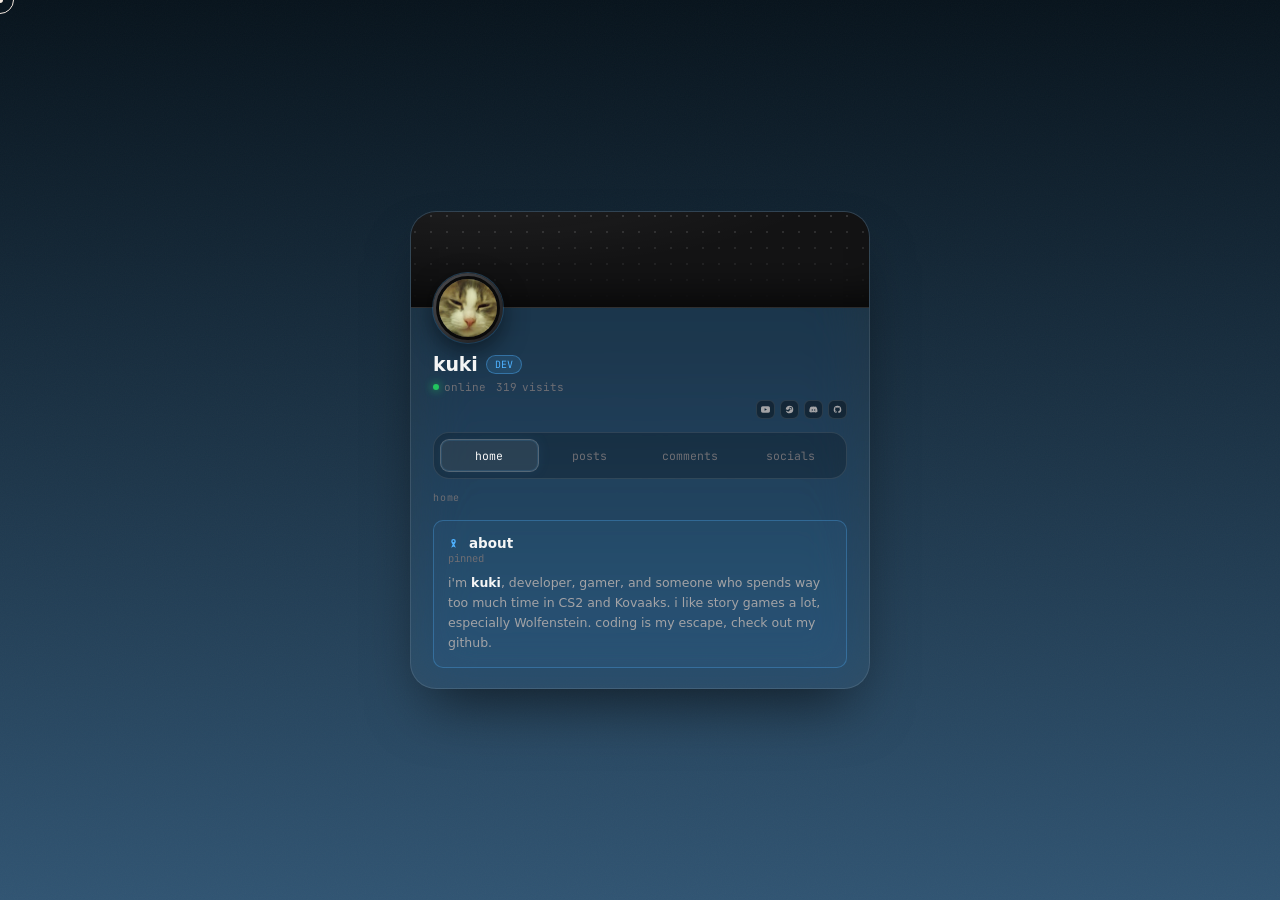
==== commit b7d35fef: "Change avatar image source to 'cat.jpg'" ====
--- a/index.html
+++ b/index.html
@@ -35,7 +35,7 @@
 
       <div class="identity">
         <div class="avatar-ring">
-          <img src="https://i.imgur.com/8Km9tLL.png" alt="kuki avatar" onerror="this.src='data:image/svg+xml;utf8,<svg xmlns=%22http://www.w3.org/2000/svg%22 width=%22100%22 height=%22100%22><rect width=%22100%25%22 height=%22100%25%22 fill=%22%23161622%22/></svg>'">
+          <img src="cat.jpg" alt="kuki avatar" onerror="this.src='data:image/svg+xml;utf8,<svg xmlns=%22http://www.w3.org/2000/svg%22 width=%22100%22 height=%22100%22><rect width=%22100%25%22 height=%22100%25%22 fill=%22%23161622%22/></svg>'">
         </div>
         <div class="name-row">
           <span class="name">kuki</span>
--- a/css/style.css
+++ b/css/style.css
@@ -0,0 +1,579 @@
+  @property --angle{
+    syntax: "<angle>";
+    inherits: false;
+    initial-value: 91deg;
+  }
+
+  :root{
+    --bg-0:#0a0a0a;
+    --glass:rgba(255,255,255,0.045);
+    --glass-strong:rgba(255,255,255,0.08);
+    --border:rgba(255,255,255,0.10);
+    --border-strong:rgba(255,255,255,0.20);
+    --text-0:#f5f5f5;
+    --text-1:#a3a3a6;
+    --text-2:#6e6e73;
+    --accent:#4fb2ff;
+    --accent-soft:rgba(79,178,255,0.14);
+    --radius-lg:26px;
+    --radius-md:16px;
+    --radius-sm:10px;
+    --mono:'JetBrains Mono',ui-monospace,monospace;
+    --display:'Space Grotesk',system-ui,sans-serif;
+  }
+
+  *{box-sizing:border-box;}
+  html,body{margin:0;padding:0;}
+
+  body{
+    min-height:100vh;
+    min-height:100dvh;
+    background:var(--bg-0);
+    color:var(--text-0);
+    font-family:var(--display);
+    display:flex;
+    align-items:center;
+    justify-content:center;
+    overflow-x:hidden;
+    position:relative;
+    cursor:none;
+  }
+  @media (pointer:coarse){
+    body{ cursor:auto; }
+    .cursor-dot, .cursor-ring{ display:none; }
+  }
+
+  .cursor-dot, .cursor-ring{
+    position:fixed;
+    top:0;
+    left:0;
+    border-radius:50%;
+    pointer-events:none;
+    z-index:9999;
+    mix-blend-mode:difference;
+    transform:translate(-50%,-50%);
+  }
+  .cursor-dot{
+    width:6px;
+    height:6px;
+    background:#fff;
+    transition:transform .12s ease;
+  }
+  .cursor-ring{
+    width:28px;
+    height:28px;
+    border:1px solid #fff;
+    background:transparent;
+    transition:transform .18s ease, width .18s ease, height .18s ease, opacity .18s ease;
+  }
+  .cursor-ring.active{
+    width:40px;
+    height:40px;
+    border-color:var(--accent);
+  }
+
+  @media (prefers-reduced-motion:reduce){
+    .drop, .rain{ animation:none !important; }
+  }
+
+  /* ---------- moving background: click-and-hold rain scene ---------- */
+  .bg{
+    position:fixed;
+    inset:0;
+    z-index:0;
+    overflow:hidden;
+    background:linear-gradient(180deg, #07131c, #305472);
+  }
+
+  .rain{
+    position:absolute;
+    width:120vw;
+    height:100vh;
+    left:-10vw;
+    top:0;
+    background:transparent;
+  }
+  .rain .wind-zone{
+    width:20vw;
+    height:100vh;
+    top:0;
+    position:absolute;
+    box-sizing:border-box;
+    z-index:2;
+  }
+  .rain .wind-left{ left:10vw; }
+  .rain .wind-right{ left:auto; right:10vw; }
+  .rain .wind-left.center{ left:30vw; }
+  .rain .wind-right.center{ right:30vw; }
+
+  .rain .wind-left:hover ~ .drop{ --angle:105deg; }
+  .rain .wind-left.center:hover ~ .drop{ --angle:96deg; }
+  .rain .wind-right.center:hover ~ .drop{ --angle:86deg; }
+  .rain .wind-right:hover ~ .drop{ --angle:75deg; }
+
+  .rain:active, .rain.auto-flash{
+    animation:lightning .1s linear 0s 2, lightning .15s ease-out .25s 1;
+  }
+  @keyframes lightning{
+    50%{
+      background:
+        radial-gradient(circle at calc(50% - 10vw) -20%, #fff4, #fff0 20%),
+        linear-gradient(180deg, #fff9, #fff3);
+    }
+  }
+
+  .drop{
+    --angle:91deg;
+    border:0.25vmin solid transparent;
+    border-bottom-color:#abc2e9;
+    position:absolute;
+    top:-5vmin;
+    animation-name:fall;
+    animation-timing-function:ease-in;
+    animation-iteration-count:infinite;
+  }
+  @keyframes fall{
+    0%{ transform:rotate(var(--angle)) translateX(0); }
+    100%{ transform:rotate(var(--angle)) translateX(calc(100vh + 5vmin)); }
+  }
+
+  .grain{
+    position:fixed;
+    inset:0;
+    z-index:1;
+    opacity:0.03;
+    pointer-events:none;
+    background-image:url("data:image/svg+xml;utf8,<svg xmlns='http://www.w3.org/2000/svg' width='120' height='120'><filter id='n'><feTurbulence type='fractalNoise' baseFrequency='0.9' numOctaves='2' stitchTiles='stitch'/></filter><rect width='100%25' height='100%25' filter='url(%23n)'/></svg>");
+  }
+
+  /* ---------- layout ---------- */
+  .wrap{
+    position:relative;
+    z-index:2;
+    width:100%;
+    max-width:460px;
+    margin:32px 18px;
+  }
+
+  .card{
+    position:relative;
+    background:var(--glass);
+    border:1px solid var(--border);
+    border-radius:var(--radius-lg);
+    backdrop-filter:blur(28px) saturate(140%);
+    -webkit-backdrop-filter:blur(28px) saturate(140%);
+    box-shadow:
+      0 1px 0 rgba(255,255,255,0.06) inset,
+      0 30px 60px -20px rgba(0,0,0,0.6);
+    overflow:hidden;
+  }
+
+  /* banner */
+  .banner{
+    position:relative;
+    height:96px;
+    overflow:hidden;
+    background:
+      radial-gradient(140% 160% at 15% -30%, rgba(255,255,255,0.06), transparent 55%),
+      #131314;
+    border-bottom:1px solid var(--border);
+  }
+  .banner-pattern{
+    position:absolute;
+    inset:0;
+    background-image:radial-gradient(rgba(255,255,255,0.16) 1px, transparent 1px);
+    background-size:16px 16px;
+    background-position:-4px -4px;
+    mask-image:linear-gradient(180deg, rgba(0,0,0,0.9), transparent);
+    -webkit-mask-image:linear-gradient(180deg, rgba(0,0,0,0.9), transparent);
+  }
+  .banner-scan{
+    position:absolute;
+    left:0;
+    right:0;
+    height:38px;
+    top:-38px;
+    background:linear-gradient(180deg, transparent, rgba(79,178,255,0.22), transparent);
+    animation:scanSweep 5s linear infinite;
+  }
+  @keyframes scanSweep{
+    0%{ top:-38px; }
+    100%{ top:118px; }
+  }
+  .banner-edge{
+    position:absolute;
+    inset:0;
+    box-shadow:inset 0 -40px 40px -30px rgba(0,0,0,0.7);
+  }
+
+  .social-row{
+    position:absolute;
+    top:14px;
+    right:14px;
+    display:flex;
+    gap:6px;
+  }
+  .social-btn{
+    width:30px;
+    height:30px;
+    border-radius:9px;
+    background:rgba(0,0,0,0.35);
+    border:1px solid var(--border);
+    display:flex;
+    align-items:center;
+    justify-content:center;
+    color:var(--text-1);
+    text-decoration:none;
+    transition:border-color .15s ease, color .15s ease, transform .15s ease;
+  }
+  .social-btn:hover{ border-color:var(--accent); color:var(--text-0); transform:translateY(-1px); }
+  .social-btn svg{ width:14px; height:14px; }
+
+  /* identity block */
+  .identity{
+    position:relative;
+    padding:0 22px 10px;
+  }
+  .avatar-ring{
+    width:70px;
+    height:70px;
+    border-radius:50%;
+    padding:3px;
+    background:linear-gradient(135deg, #4a4a4d, #1c1c1e);
+    margin-top:-35px;
+    box-shadow:0 8px 24px rgba(0,0,0,0.5), 0 0 0 1px rgba(79,178,255,0.3);
+  }
+  .avatar-ring img{
+    width:100%;
+    height:100%;
+    border-radius:50%;
+    display:block;
+    object-fit:cover;
+    border:3px solid var(--bg-0);
+  }
+
+  .name-row{
+    margin-top:10px;
+    display:flex;
+    align-items:center;
+    gap:8px;
+    flex-wrap:wrap;
+  }
+  .name{
+    font-size:19px;
+    font-weight:700;
+    letter-spacing:-0.01em;
+  }
+  .badge{
+    font-family:var(--mono);
+    font-size:10px;
+    letter-spacing:0.02em;
+    color:var(--accent);
+    background:var(--accent-soft);
+    border:1px solid rgba(79,178,255,0.4);
+    padding:2px 8px;
+    border-radius:999px;
+  }
+  .handle{
+    font-family:var(--mono);
+    font-size:13px;
+    color:var(--text-1);
+    margin-top:2px;
+  }
+
+  .meta-row{
+    display:flex;
+    align-items:center;
+    gap:10px;
+    margin-top:5px;
+    font-family:var(--mono);
+    font-size:11px;
+    color:var(--text-2);
+  }
+  .meta-row span{ display:flex; align-items:center; gap:5px; }
+  .dot{ width:6px; height:6px; border-radius:50%; background:#22c55e; box-shadow:0 0 8px #22c55e; }
+
+  .meta-socials-row{
+    display:flex;
+    justify-content:flex-end;
+    gap:5px;
+    margin-top:6px;
+  }
+  .meta-socials-row .social-btn{
+    width:19px;
+    height:19px;
+    border-radius:6px;
+  }
+  .meta-socials-row .social-btn svg{ width:9px; height:9px; }
+
+  .quote{
+    margin-top:14px;
+    padding:11px 13px;
+    background:rgba(255,255,255,0.03);
+    border:1px solid var(--border);
+    border-left:2px solid var(--accent);
+    border-radius:var(--radius-sm);
+    font-family:var(--mono);
+    font-size:12.5px;
+    line-height:1.55;
+    color:var(--text-1);
+  }
+  .quote a{ color:var(--accent); text-decoration:none; }
+  .quote a:hover{ text-decoration:underline; }
+
+  /* tabs */
+  .tabs{
+    position:relative;
+    display:flex;
+    gap:2px;
+    padding:6px;
+    margin:3px 22px 0;
+    background:rgba(0,0,0,0.22);
+    border:1px solid var(--border);
+    border-radius:var(--radius-md);
+    overflow-x:auto;
+    scrollbar-width:none;
+  }
+  .tabs::-webkit-scrollbar{ display:none; }
+  .tab-indicator{
+    position:absolute;
+    top:6px;
+    bottom:6px;
+    left:6px;
+    width:0;
+    background:var(--glass-strong);
+    border:1px solid var(--border-strong);
+    border-radius:9px;
+    box-shadow:0 0 0 1px rgba(79,178,255,0.12) inset, 0 0 14px rgba(79,178,255,0.08);
+    transition:left .28s cubic-bezier(.4,0,.2,1), width .28s cubic-bezier(.4,0,.2,1);
+    pointer-events:none;
+    z-index:0;
+  }
+  .tab{
+    position:relative;
+    z-index:1;
+    flex:1 1 0;
+    font-family:var(--mono);
+    font-size:11.5px;
+    color:var(--text-2);
+    background:transparent;
+    border:none;
+    padding:9px 8px;
+    border-radius:9px;
+    cursor:pointer;
+    white-space:nowrap;
+    text-align:center;
+    transition:color .15s ease;
+  }
+  .tab:hover{ color:var(--text-0); }
+  .tab.active{ color:var(--text-0); }
+
+  .panels{ padding:12px 22px 20px; }
+  .panel{ display:none; }
+  .panel.active{ display:block; animation:fadeIn .32s cubic-bezier(.2,.8,.2,1); }
+  @keyframes fadeIn{ from{ opacity:0; transform:translateY(9px) scale(.985);} to{ opacity:1; transform:none;} }
+
+  .section-label{
+    font-family:var(--mono);
+    font-size:10px;
+    letter-spacing:0.08em;
+    color:var(--text-2);
+    margin-bottom:8px;
+  }
+  .body-text{
+    font-size:13.5px;
+    line-height:1.65;
+    color:var(--text-1);
+  }
+  .body-text b{ color:var(--text-0); font-weight:600; }
+
+  .post-card{
+    margin-top:16px;
+    padding:14px;
+    background:rgba(255,255,255,0.03);
+    border:1px solid var(--border);
+    border-radius:var(--radius-sm);
+  }
+  .post-title{
+    font-size:13.5px;
+    font-weight:600;
+    color:var(--text-0);
+    display:flex;
+    align-items:center;
+    gap:8px;
+    flex-wrap:wrap;
+  }
+  .post-title a{ color:var(--text-0); text-decoration:none; }
+  .post-title a:hover{ color:var(--accent); }
+  .tag{
+    font-family:var(--mono);
+    font-size:9.5px;
+    color:var(--accent);
+    background:var(--accent-soft);
+    border:1px solid rgba(79,178,255,0.32);
+    padding:2px 7px;
+    border-radius:999px;
+  }
+  .post-date{
+    font-family:var(--mono);
+    font-size:10.5px;
+    color:var(--text-2);
+  }
+  .post-body{
+    margin-top:8px;
+    font-size:12.5px;
+    line-height:1.6;
+    color:var(--text-1);
+  }
+  .post-body b{ color:var(--text-0); font-weight:600; }
+  .post-card.pinned{
+    border-color:rgba(79,178,255,0.3);
+    background:rgba(79,178,255,0.05);
+  }
+  .pin-icon{ display:inline-flex; align-items:center; color:var(--accent); margin-right:2px; }
+  .post-foot{
+    margin-top:10px;
+    display:flex;
+    align-items:center;
+    gap:6px;
+    font-family:var(--mono);
+    font-size:11px;
+    color:var(--text-2);
+  }
+
+  .grid-2{
+    display:grid;
+    grid-template-columns:1fr 1fr;
+    gap:8px;
+    margin-top:14px;
+  }
+  .stat-box{
+    padding:12px;
+    background:rgba(255,255,255,0.03);
+    border:1px solid var(--border);
+    border-radius:var(--radius-sm);
+  }
+  .stat-box .k{ font-family:var(--mono); font-size:9.5px; color:var(--text-2); }
+  .stat-box .v{ font-size:16px; font-weight:600; margin-top:3px; }
+
+  .empty{
+    font-family:var(--mono);
+    font-size:12px;
+    color:var(--text-2);
+    padding:18px 0;
+    text-align:center;
+  }
+
+  .bio{
+    margin-top:12px;
+    font-size:13px;
+    line-height:1.6;
+    color:var(--text-1);
+  }
+  .bio b{ color:var(--text-0); font-weight:600; }
+
+  /* find me / socials grid */
+  .find-me-label{
+    font-family:var(--mono);
+    font-size:10px;
+    letter-spacing:0.12em;
+    color:var(--accent);
+    display:flex;
+    align-items:center;
+    gap:10px;
+    margin-bottom:12px;
+  }
+  .find-me-label::after{
+    content:'';
+    flex:1;
+    height:1px;
+    background:linear-gradient(90deg, var(--border-strong), transparent);
+  }
+  .social-grid{
+    display:grid;
+    grid-template-columns:1fr 1fr;
+    gap:8px;
+  }
+  .social-item{
+    display:flex;
+    align-items:center;
+    gap:10px;
+    padding:11px 12px;
+    background:rgba(255,255,255,0.03);
+    border:1px solid var(--border);
+    border-radius:var(--radius-sm);
+    text-decoration:none;
+    cursor:pointer;
+    transition:border-color .15s ease, background .15s ease, transform .15s ease;
+  }
+  .social-item:hover{
+    border-color:var(--border-strong);
+    background:rgba(255,255,255,0.05);
+    transform:translateY(-1px);
+  }
+  .social-icon{
+    flex:0 0 auto;
+    width:34px;
+    height:34px;
+    border-radius:9px;
+    display:flex;
+    align-items:center;
+    justify-content:center;
+  }
+  .social-icon svg{ width:16px; height:16px; }
+  .social-text{ min-width:0; }
+  .social-name{
+    font-size:12.5px;
+    font-weight:600;
+    color:var(--text-0);
+    white-space:nowrap;
+    overflow:hidden;
+    text-overflow:ellipsis;
+  }
+  .social-handle{
+    font-family:var(--mono);
+    font-size:11px;
+    color:var(--accent);
+    white-space:nowrap;
+    overflow:hidden;
+    text-overflow:ellipsis;
+  }
+  .social-handle.copied{ color:#4ade80; }
+
+  @media (max-width:360px){
+    .social-grid{ grid-template-columns:1fr; }
+  }
+
+  @media (max-width:420px){
+    .wrap{ margin:18px 12px; }
+    .name{ font-size:19px; }
+  }
+
+/* ---------- interaction fixes ---------- */
+@media (pointer:fine){
+  body, a, button, .tab, .social-item, #discord-copy{ cursor:none; }
+}
+
+.tab:focus-visible,
+.social-item:focus-visible,
+.social-btn:focus-visible{
+  outline:2px solid var(--accent);
+  outline-offset:2px;
+}
+
+@media (prefers-reduced-motion:reduce){
+  .drop,
+  .rain,
+  .banner-scan,
+  .panel.active{
+    animation:none !important;
+  }
+
+  .tab-indicator,
+  .social-btn,
+  .social-item,
+  .cursor-dot,
+  .cursor-ring{
+    transition:none !important;
+  }
+}
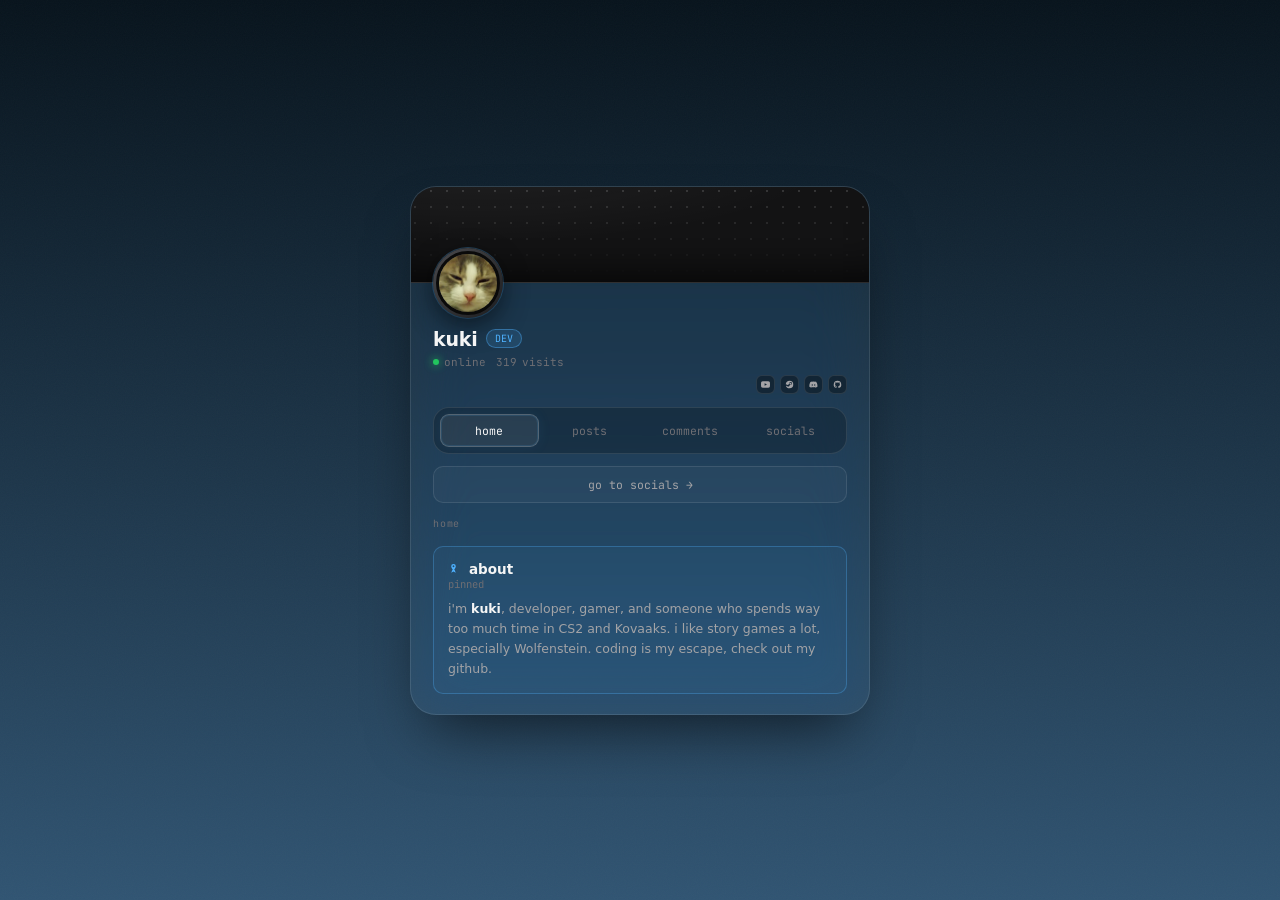
==== commit d9485d8f: "Refactor index.html to update UI components Removed cursor elements and added admin unlock and statu" ====
--- a/index.html
+++ b/index.html
@@ -21,9 +21,6 @@
   </div>
   <div class="grain"></div>
 
-  <div class="cursor-ring" id="cursorRing"></div>
-  <div class="cursor-dot" id="cursorDot"></div>
-
   <div class="wrap">
     <div class="card">
 
@@ -31,6 +28,7 @@
         <div class="banner-pattern"></div>
         <div class="banner-scan"></div>
         <div class="banner-edge"></div>
+        <div class="admin-unlock" id="adminUnlockZone" title=""></div>
       </div>
 
       <div class="identity">
@@ -41,6 +39,15 @@
           <span class="name">kuki</span>
           <span class="badge">DEV</span>
         </div>
+
+        <div class="status-pill" id="statusPill" style="display:none;">
+          <img class="status-icon" id="statusIcon" src="" alt="">
+          <div class="status-text">
+            <div class="status-label" id="statusLabel"></div>
+            <div class="status-time" id="statusTime"></div>
+          </div>
+        </div>
+
         <div class="meta-row">
           <span><span class="dot"></span> online</span>
           <span><span id="visit-count">319</span> visits</span>
@@ -64,6 +71,8 @@
       <div class="panels">
 
         <div class="panel active" id="home">
+          <button class="goto-socials-btn" type="button" data-goto="socials">go to socials →</button>
+          <div id="adminStatusForm"></div>
           <div class="section-label">home</div>
           <div class="post-card pinned">
             <div class="post-title">
@@ -79,22 +88,17 @@
         </div>
 
         <div class="panel" id="posts">
-          <div class="section-label">latest post</div>
-          <div class="post-card">
-            <div class="post-title">
-              <a href="#">New site: kovaaks-manager</a>
-              <span class="tag">KOVAAKS</span>
-            </div>
-            <div class="post-date">29 Jun 2026</div>
-            <div class="post-body">
-              hello people, i made a new site for kovaaks playlists so u can organize them nicely. it likely won't get updates
-              but u can comment what u want me to add. the routine part is currently broken, will update this post when it's fixed. ty for reading, have a nice day.
-            </div>
-            <div class="post-foot">♡ 0</div>
-          </div>
-        </div>
-
-        <div class="panel" id="comments"><div class="empty">no comments yet</div></div>
+          <div id="adminPostForm"></div>
+          <div class="section-label">posts</div>
+          <div id="postsList"><div class="empty">loading...</div></div>
+        </div>
+
+        <div class="panel" id="comments">
+          <div class="section-label">leave a comment</div>
+          <div id="commentForm"></div>
+          <div class="section-label" style="margin-top:18px;">comments</div>
+          <div id="commentsList"><div class="empty">loading...</div></div>
+        </div>
 
         <div class="panel" id="socials">
           <div class="find-me-label">FIND ME</div>
@@ -207,6 +211,7 @@
     </div>
   </div>
 
+<script src="https://cdn.jsdelivr.net/npm/@supabase/supabase-js@2"></script>
 <script src="js/app.js"></script>
 </body>
 </html>
--- a/css/style.css
+++ b/css/style.css
@@ -1,4 +1,4 @@
-  @property --angle{
+@property --angle{
     syntax: "<angle>";
     inherits: false;
     initial-value: 91deg;
@@ -36,40 +36,6 @@
     justify-content:center;
     overflow-x:hidden;
     position:relative;
-    cursor:none;
-  }
-  @media (pointer:coarse){
-    body{ cursor:auto; }
-    .cursor-dot, .cursor-ring{ display:none; }
-  }
-
-  .cursor-dot, .cursor-ring{
-    position:fixed;
-    top:0;
-    left:0;
-    border-radius:50%;
-    pointer-events:none;
-    z-index:9999;
-    mix-blend-mode:difference;
-    transform:translate(-50%,-50%);
-  }
-  .cursor-dot{
-    width:6px;
-    height:6px;
-    background:#fff;
-    transition:transform .12s ease;
-  }
-  .cursor-ring{
-    width:28px;
-    height:28px;
-    border:1px solid #fff;
-    background:transparent;
-    transition:transform .18s ease, width .18s ease, height .18s ease, opacity .18s ease;
-  }
-  .cursor-ring.active{
-    width:40px;
-    height:40px;
-    border-color:var(--accent);
   }
 
   @media (prefers-reduced-motion:reduce){
@@ -550,10 +516,6 @@
   }
 
 /* ---------- interaction fixes ---------- */
-@media (pointer:fine){
-  body, a, button, .tab, .social-item, #discord-copy{ cursor:none; }
-}
-
 .tab:focus-visible,
 .social-item:focus-visible,
 .social-btn:focus-visible{
@@ -571,9 +533,194 @@
 
   .tab-indicator,
   .social-btn,
-  .social-item,
-  .cursor-dot,
-  .cursor-ring{
+  .social-item{
     transition:none !important;
   }
 }
+
+/* ---------- admin unlock zone (invisible, top-right of banner) ---------- */
+.admin-unlock{
+  position:absolute;
+  top:0;
+  right:0;
+  width:56px;
+  height:56px;
+  z-index:5;
+  cursor:default;
+}
+
+/* ---------- status pill ---------- */
+.status-pill{
+  margin-top:10px;
+  display:flex;
+  align-items:center;
+  gap:8px;
+  padding:6px 10px;
+  background:rgba(255,255,255,0.03);
+  border:1px solid var(--border);
+  border-radius:var(--radius-sm);
+  width:fit-content;
+  max-width:100%;
+}
+.status-icon{
+  width:24px;
+  height:24px;
+  border-radius:6px;
+  object-fit:cover;
+  flex:0 0 auto;
+}
+.status-text{ min-width:0; }
+.status-label{
+  font-size:12px;
+  font-weight:600;
+  color:var(--text-0);
+  white-space:nowrap;
+  overflow:hidden;
+  text-overflow:ellipsis;
+}
+.status-time{
+  font-family:var(--mono);
+  font-size:10px;
+  color:var(--text-2);
+  margin-top:1px;
+}
+
+/* ---------- go to socials button ---------- */
+.goto-socials-btn{
+  display:block;
+  width:100%;
+  font-family:var(--mono);
+  font-size:11.5px;
+  color:var(--text-1);
+  background:rgba(255,255,255,0.03);
+  border:1px solid var(--border);
+  border-radius:var(--radius-sm);
+  padding:10px 12px;
+  text-align:center;
+  cursor:pointer;
+  margin-bottom:14px;
+  transition:border-color .15s ease, color .15s ease, background .15s ease;
+}
+.goto-socials-btn:hover{
+  border-color:var(--accent);
+  color:var(--text-0);
+  background:rgba(79,178,255,0.06);
+}
+
+/* ---------- comment form + list ---------- */
+.form-row{
+  display:flex;
+  flex-direction:column;
+  gap:8px;
+}
+.form-input,
+.form-textarea{
+  width:100%;
+  font-family:var(--display);
+  font-size:13px;
+  color:var(--text-0);
+  background:rgba(255,255,255,0.03);
+  border:1px solid var(--border);
+  border-radius:var(--radius-sm);
+  padding:9px 11px;
+  resize:vertical;
+}
+.form-textarea{ min-height:70px; }
+.form-input:focus,
+.form-textarea:focus{
+  outline:none;
+  border-color:var(--accent);
+}
+.form-submit{
+  font-family:var(--mono);
+  font-size:11.5px;
+  color:var(--text-0);
+  background:var(--accent-soft);
+  border:1px solid rgba(79,178,255,0.4);
+  border-radius:var(--radius-sm);
+  padding:9px 14px;
+  cursor:pointer;
+  align-self:flex-start;
+  transition:background .15s ease;
+}
+.form-submit:hover{ background:rgba(79,178,255,0.22); }
+.form-error{
+  font-family:var(--mono);
+  font-size:11px;
+  color:#f87171;
+}
+
+.comment-card{
+  margin-top:12px;
+  padding:12px 14px;
+  background:rgba(255,255,255,0.03);
+  border:1px solid var(--border);
+  border-radius:var(--radius-sm);
+  position:relative;
+}
+.comment-head{
+  display:flex;
+  align-items:center;
+  justify-content:space-between;
+  gap:8px;
+}
+.comment-name{
+  font-size:12.5px;
+  font-weight:600;
+  color:var(--text-0);
+}
+.comment-date{
+  font-family:var(--mono);
+  font-size:10px;
+  color:var(--text-2);
+}
+.comment-body{
+  margin-top:6px;
+  font-size:12.5px;
+  line-height:1.55;
+  color:var(--text-1);
+  word-break:break-word;
+}
+
+/* ---------- admin-only delete control ---------- */
+.admin-delete{
+  font-family:var(--mono);
+  font-size:10px;
+  color:var(--text-2);
+  background:transparent;
+  border:1px solid var(--border);
+  border-radius:6px;
+  padding:3px 7px;
+  cursor:pointer;
+  transition:border-color .15s ease, color .15s ease;
+}
+.admin-delete:hover{
+  border-color:#f87171;
+  color:#f87171;
+}
+
+/* ---------- admin: new post form ---------- */
+.admin-block{
+  margin-bottom:14px;
+  padding:12px 14px;
+  background:rgba(79,178,255,0.05);
+  border:1px solid rgba(79,178,255,0.25);
+  border-radius:var(--radius-sm);
+}
+.admin-block-label{
+  font-family:var(--mono);
+  font-size:10px;
+  letter-spacing:0.08em;
+  color:var(--accent);
+  margin-bottom:8px;
+}
+.admin-select{
+  width:100%;
+  font-family:var(--display);
+  font-size:13px;
+  color:var(--text-0);
+  background:rgba(255,255,255,0.03);
+  border:1px solid var(--border);
+  border-radius:var(--radius-sm);
+  padding:9px 11px;
+}
